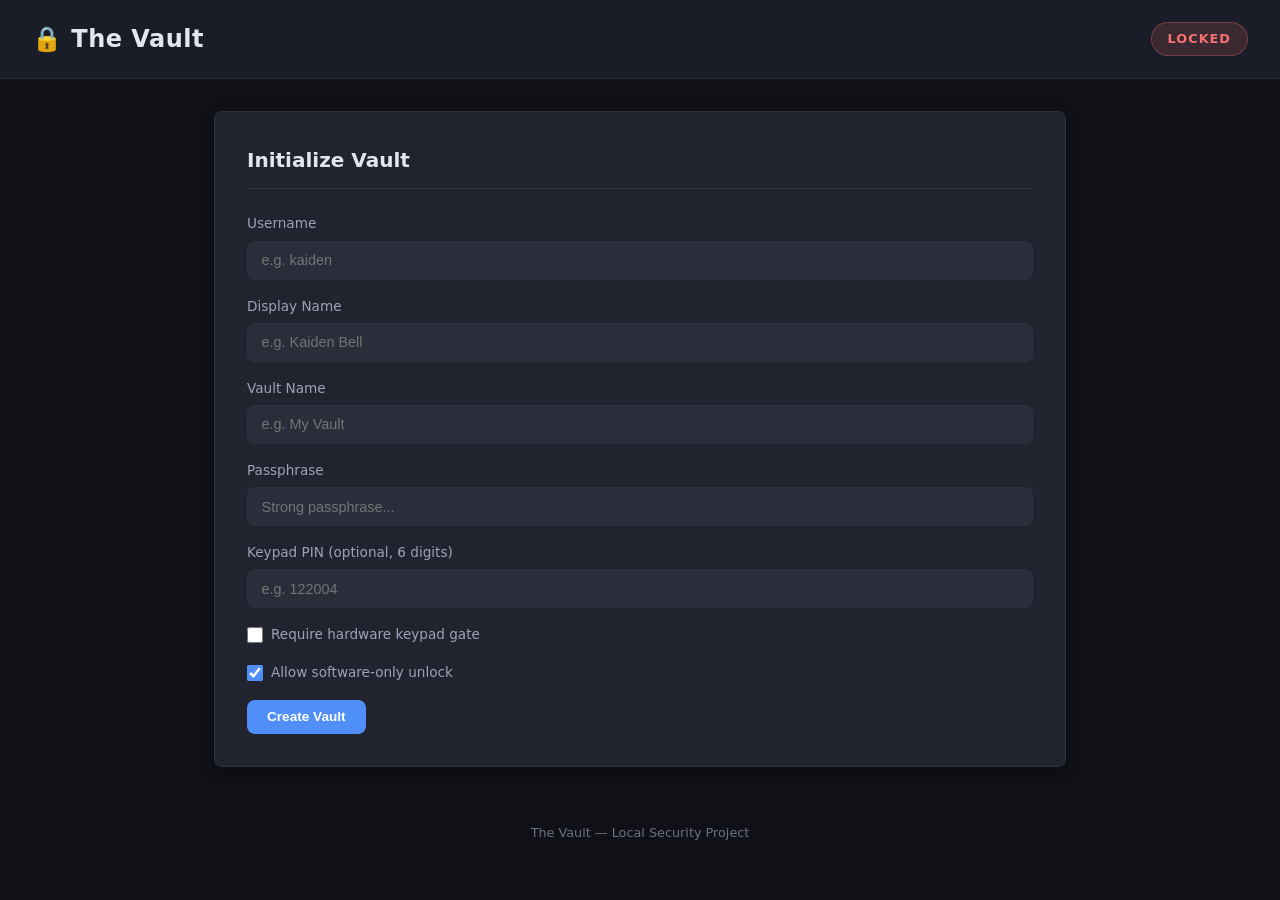
==== Mk2/frontend/index.html @ ada21c08 "Scaffold Mk2: FastAPI + Keypad" ====
<!DOCTYPE html>
<html lang="en">
<head>
    <meta charset="UTF-8">
    <meta name="viewport" content="width=device-width, initial-scale=1.0">
    <meta name="description" content="The Vault — Local encrypted password manager with optional hardware keypad gating.">
    <title>The Vault</title>
    <link rel="stylesheet" href="style.css">
</head>
<body>

    <!-- ═══════════════════════════════════════════════════════════════ -->
    <!-- Header                                                         -->
    <!-- ═══════════════════════════════════════════════════════════════ -->
    <header id="app-header">
        <h1>🔒 The Vault</h1>
        <div id="status-indicator" class="status locked">LOCKED</div>
    </header>

    <main id="app-main">

        <!-- ═══════════════════════════════════════════════════════════ -->
        <!-- Section 1: Initialization                                  -->
        <!-- ═══════════════════════════════════════════════════════════ -->
        <section id="init-section" class="panel">
            <h2>Initialize Vault</h2>
            <form id="init-form">
                <div class="form-group">
                    <label for="init-username">Username</label>
                    <input type="text" id="init-username" required placeholder="e.g. kaiden">
                </div>
                <div class="form-group">
                    <label for="init-display-name">Display Name</label>
                    <input type="text" id="init-display-name" required placeholder="e.g. Kaiden Bell">
                </div>
                <div class="form-group">
                    <label for="init-vault-name">Vault Name</label>
                    <input type="text" id="init-vault-name" required placeholder="e.g. My Vault">
                </div>
                <div class="form-group">
                    <label for="init-passphrase">Passphrase</label>
                    <input type="password" id="init-passphrase" required placeholder="Strong passphrase...">
                </div>
                <div class="form-group">
                    <label for="init-keypad-pin">Keypad PIN (optional, 6 digits)</label>
                    <input type="text" id="init-keypad-pin" maxlength="6" pattern="\d{6}" placeholder="e.g. 122004">
                </div>
                <div class="form-group checkbox-group">
                    <label>
                        <input type="checkbox" id="init-hardware-gate">
                        Require hardware keypad gate
                    </label>
                </div>
                <div class="form-group checkbox-group">
                    <label>
                        <input type="checkbox" id="init-software-only" checked>
                        Allow software-only unlock
                    </label>
                </div>
                <button type="submit" id="init-submit-btn" class="btn btn-primary">Create Vault</button>
            </form>
            <div id="init-message" class="message" role="alert"></div>
        </section>

        <!-- ═══════════════════════════════════════════════════════════ -->
        <!-- Section 2: Unlock                                          -->
        <!-- ═══════════════════════════════════════════════════════════ -->
        <section id="unlock-section" class="panel hidden">
            <h2>Unlock Vault</h2>

            <div id="hardware-gate-status" class="info-box">
                <p>Hardware gate status: <span id="gate-status-text">Unknown</span></p>
                <p>Passphrase window: <span id="window-status-text">Inactive</span></p>
            </div>

            <form id="unlock-form">
                <div class="form-group">
                    <label for="unlock-vault-id">Vault ID</label>
                    <input type="number" id="unlock-vault-id" required value="1" min="1">
                </div>
                <div class="form-group">
                    <label for="unlock-passphrase">Passphrase</label>
                    <input type="password" id="unlock-passphrase" required placeholder="Enter passphrase...">
                </div>
                <div class="form-group checkbox-group">
                    <label>
                        <input type="checkbox" id="unlock-software-mode">
                        Software-only mode
                    </label>
                </div>
                <button type="submit" id="unlock-submit-btn" class="btn btn-primary">Unlock</button>
            </form>
            <div id="unlock-message" class="message" role="alert"></div>
        </section>

        <!-- ═══════════════════════════════════════════════════════════ -->
        <!-- Section 3: Dashboard                                       -->
        <!-- ═══════════════════════════════════════════════════════════ -->
        <section id="dashboard-section" class="panel hidden">
            <div class="dashboard-header">
                <h2>Vault Dashboard</h2>
                <button id="lock-btn" class="btn btn-danger">🔒 Lock Vault</button>
            </div>

            <!-- Search -->
            <div class="search-bar">
                <input type="text" id="search-input" placeholder="Search credentials...">
                <button id="search-btn" class="btn btn-secondary">Search</button>
            </div>

            <!-- Credential List -->
            <div id="entries-container">
                <table id="entries-table">
                    <thead>
                        <tr>
                            <th>Site</th>
                            <th>Username</th>
                            <th>Password</th>
                            <th>Last Rotated</th>
                            <th>Actions</th>
                        </tr>
                    </thead>
                    <tbody id="entries-tbody">
                        <!-- Entries rendered by JS -->
                    </tbody>
                </table>
                <p id="no-entries-msg" class="hidden">No credentials stored yet.</p>
            </div>

            <!-- Add Credential -->
            <div class="add-credential-section">
                <h3>Add Credential</h3>
                <form id="add-entry-form">
                    <div class="form-row">
                        <input type="text" id="add-site" required placeholder="Site (e.g. github.com)">
                        <input type="text" id="add-username" required placeholder="Username">
                        <input type="password" id="add-password" required placeholder="Password">
                        <button type="submit" class="btn btn-primary">Add</button>
                    </div>
                </form>
            </div>

            <!-- Password Tools -->
            <div class="password-tools">
                <h3>Password Tools</h3>
                <div class="tool-row">
                    <button id="generate-password-btn" class="btn btn-secondary">Generate Password</button>
                    <input type="text" id="generated-password-output" readonly placeholder="Generated password appears here...">
                </div>
                <div class="tool-row">
                    <input type="password" id="strength-check-input" placeholder="Check password strength...">
                    <button id="check-strength-btn" class="btn btn-secondary">Check</button>
                    <span id="strength-result"></span>
                </div>
            </div>

            <div id="dashboard-message" class="message" role="alert"></div>
        </section>

    </main>

    <footer>
        <p>The Vault &mdash; Local Security Project</p>
    </footer>

    <script src="app.js"></script>
</body>
</html>
---- Mk2/frontend/style.css ----
/* ═══════════════════════════════════════════════════════════════════════
   The Vault — Stylesheet
   Dark theme, clean layout, modern design.
   ═══════════════════════════════════════════════════════════════════════ */

/* --- Reset & Base --- */
*,
*::before,
*::after {
    margin: 0;
    padding: 0;
    box-sizing: border-box;
}

:root {
    --bg-primary: #0f1117;
    --bg-secondary: #1a1d27;
    --bg-panel: #21242f;
    --bg-input: #2a2d3a;
    --text-primary: #e4e6ef;
    --text-secondary: #9ca3b8;
    --text-muted: #6b7280;
    --accent-blue: #4f8ff7;
    --accent-green: #34d399;
    --accent-red: #f87171;
    --accent-yellow: #fbbf24;
    --border-color: #2e3140;
    --radius: 8px;
    --shadow: 0 4px 16px rgba(0, 0, 0, 0.3);
    --transition: 0.2s ease;
}

body {
    font-family: 'Segoe UI', system-ui, -apple-system, sans-serif;
    background-color: var(--bg-primary);
    color: var(--text-primary);
    line-height: 1.6;
    min-height: 100vh;
}

/* --- Header --- */
header {
    display: flex;
    align-items: center;
    justify-content: space-between;
    padding: 1.25rem 2rem;
    background: var(--bg-secondary);
    border-bottom: 1px solid var(--border-color);
}

header h1 {
    font-size: 1.5rem;
    font-weight: 700;
    letter-spacing: 0.02em;
}

.status {
    padding: 0.35rem 1rem;
    border-radius: 20px;
    font-size: 0.8rem;
    font-weight: 600;
    text-transform: uppercase;
    letter-spacing: 0.08em;
}

.status.locked {
    background: rgba(248, 113, 113, 0.15);
    color: var(--accent-red);
    border: 1px solid rgba(248, 113, 113, 0.3);
}

.status.unlocked {
    background: rgba(52, 211, 153, 0.15);
    color: var(--accent-green);
    border: 1px solid rgba(52, 211, 153, 0.3);
}

/* --- Main --- */
main {
    max-width: 900px;
    margin: 2rem auto;
    padding: 0 1.5rem;
}

/* --- Panels --- */
.panel {
    background: var(--bg-panel);
    border: 1px solid var(--border-color);
    border-radius: var(--radius);
    padding: 2rem;
    margin-bottom: 1.5rem;
    box-shadow: var(--shadow);
}

.panel h2 {
    font-size: 1.25rem;
    margin-bottom: 1.5rem;
    color: var(--text-primary);
    border-bottom: 1px solid var(--border-color);
    padding-bottom: 0.75rem;
}

/* --- Forms --- */
.form-group {
    margin-bottom: 1rem;
}

.form-group label {
    display: block;
    font-size: 0.85rem;
    font-weight: 500;
    color: var(--text-secondary);
    margin-bottom: 0.35rem;
}

.form-group input[type="text"],
.form-group input[type="password"],
.form-group input[type="number"] {
    width: 100%;
    padding: 0.65rem 0.85rem;
    background: var(--bg-input);
    border: 1px solid var(--border-color);
    border-radius: var(--radius);
    color: var(--text-primary);
    font-size: 0.9rem;
    transition: border-color var(--transition);
}

.form-group input:focus {
    outline: none;
    border-color: var(--accent-blue);
}

.checkbox-group label {
    display: flex;
    align-items: center;
    gap: 0.5rem;
    cursor: pointer;
    color: var(--text-secondary);
}

.checkbox-group input[type="checkbox"] {
    accent-color: var(--accent-blue);
    width: 16px;
    height: 16px;
}

/* --- Buttons --- */
.btn {
    padding: 0.6rem 1.25rem;
    border: none;
    border-radius: var(--radius);
    font-size: 0.85rem;
    font-weight: 600;
    cursor: pointer;
    transition: all var(--transition);
}

.btn-primary {
    background: var(--accent-blue);
    color: #fff;
}

.btn-primary:hover {
    background: #3d7de0;
    transform: translateY(-1px);
}

.btn-secondary {
    background: var(--bg-input);
    color: var(--text-primary);
    border: 1px solid var(--border-color);
}

.btn-secondary:hover {
    background: var(--border-color);
}

.btn-danger {
    background: rgba(248, 113, 113, 0.15);
    color: var(--accent-red);
    border: 1px solid rgba(248, 113, 113, 0.3);
}

.btn-danger:hover {
    background: rgba(248, 113, 113, 0.25);
}

.btn-icon {
    padding: 0.4rem 0.6rem;
    font-size: 0.8rem;
    background: transparent;
    color: var(--text-secondary);
    border: 1px solid var(--border-color);
}

.btn-icon:hover {
    color: var(--text-primary);
    border-color: var(--text-secondary);
}

/* --- Messages --- */
.message {
    margin-top: 1rem;
    padding: 0.75rem 1rem;
    border-radius: var(--radius);
    font-size: 0.85rem;
    display: none;
}

.message.success {
    display: block;
    background: rgba(52, 211, 153, 0.1);
    color: var(--accent-green);
    border: 1px solid rgba(52, 211, 153, 0.3);
}

.message.error {
    display: block;
    background: rgba(248, 113, 113, 0.1);
    color: var(--accent-red);
    border: 1px solid rgba(248, 113, 113, 0.3);
}

/* --- Info Box --- */
.info-box {
    background: var(--bg-input);
    border: 1px solid var(--border-color);
    border-radius: var(--radius);
    padding: 1rem;
    margin-bottom: 1.25rem;
    font-size: 0.85rem;
    color: var(--text-secondary);
}

.info-box p {
    margin-bottom: 0.25rem;
}

/* --- Dashboard Header --- */
.dashboard-header {
    display: flex;
    align-items: center;
    justify-content: space-between;
    margin-bottom: 1.5rem;
    border-bottom: 1px solid var(--border-color);
    padding-bottom: 0.75rem;
}

.dashboard-header h2 {
    margin-bottom: 0;
    border-bottom: none;
    padding-bottom: 0;
}

/* --- Search Bar --- */
.search-bar {
    display: flex;
    gap: 0.5rem;
    margin-bottom: 1.5rem;
}

.search-bar input {
    flex: 1;
    padding: 0.6rem 0.85rem;
    background: var(--bg-input);
    border: 1px solid var(--border-color);
    border-radius: var(--radius);
    color: var(--text-primary);
    font-size: 0.9rem;
}

.search-bar input:focus {
    outline: none;
    border-color: var(--accent-blue);
}

/* --- Entries Table --- */
#entries-container {
    margin-bottom: 1.5rem;
}

#entries-table {
    width: 100%;
    border-collapse: collapse;
    font-size: 0.85rem;
}

#entries-table th {
    text-align: left;
    padding: 0.65rem 0.75rem;
    color: var(--text-secondary);
    font-weight: 600;
    font-size: 0.75rem;
    text-transform: uppercase;
    letter-spacing: 0.06em;
    border-bottom: 1px solid var(--border-color);
}

#entries-table td {
    padding: 0.65rem 0.75rem;
    border-bottom: 1px solid var(--border-color);
    color: var(--text-primary);
}

#entries-table tr:hover td {
    background: rgba(79, 143, 247, 0.05);
}

.password-cell {
    font-family: monospace;
    letter-spacing: 0.1em;
}

/* --- Add Credential --- */
.add-credential-section {
    margin-bottom: 1.5rem;
}

.add-credential-section h3 {
    font-size: 0.95rem;
    margin-bottom: 0.75rem;
    color: var(--text-secondary);
}

.form-row {
    display: flex;
    gap: 0.5rem;
    flex-wrap: wrap;
}

.form-row input {
    flex: 1;
    min-width: 140px;
    padding: 0.6rem 0.85rem;
    background: var(--bg-input);
    border: 1px solid var(--border-color);
    border-radius: var(--radius);
    color: var(--text-primary);
    font-size: 0.85rem;
}

.form-row input:focus {
    outline: none;
    border-color: var(--accent-blue);
}

/* --- Password Tools --- */
.password-tools {
    margin-bottom: 1rem;
}

.password-tools h3 {
    font-size: 0.95rem;
    margin-bottom: 0.75rem;
    color: var(--text-secondary);
}

.tool-row {
    display: flex;
    gap: 0.5rem;
    align-items: center;
    margin-bottom: 0.75rem;
    flex-wrap: wrap;
}

.tool-row input {
    flex: 1;
    min-width: 200px;
    padding: 0.6rem 0.85rem;
    background: var(--bg-input);
    border: 1px solid var(--border-color);
    border-radius: var(--radius);
    color: var(--text-primary);
    font-size: 0.85rem;
}

.tool-row input:focus {
    outline: none;
    border-color: var(--accent-blue);
}

#strength-result {
    font-size: 0.85rem;
    font-weight: 600;
    min-width: 100px;
}

/* --- Footer --- */
footer {
    text-align: center;
    padding: 1.5rem;
    color: var(--text-muted);
    font-size: 0.8rem;
}

/* --- Utilities --- */
.hidden {
    display: none !important;
}
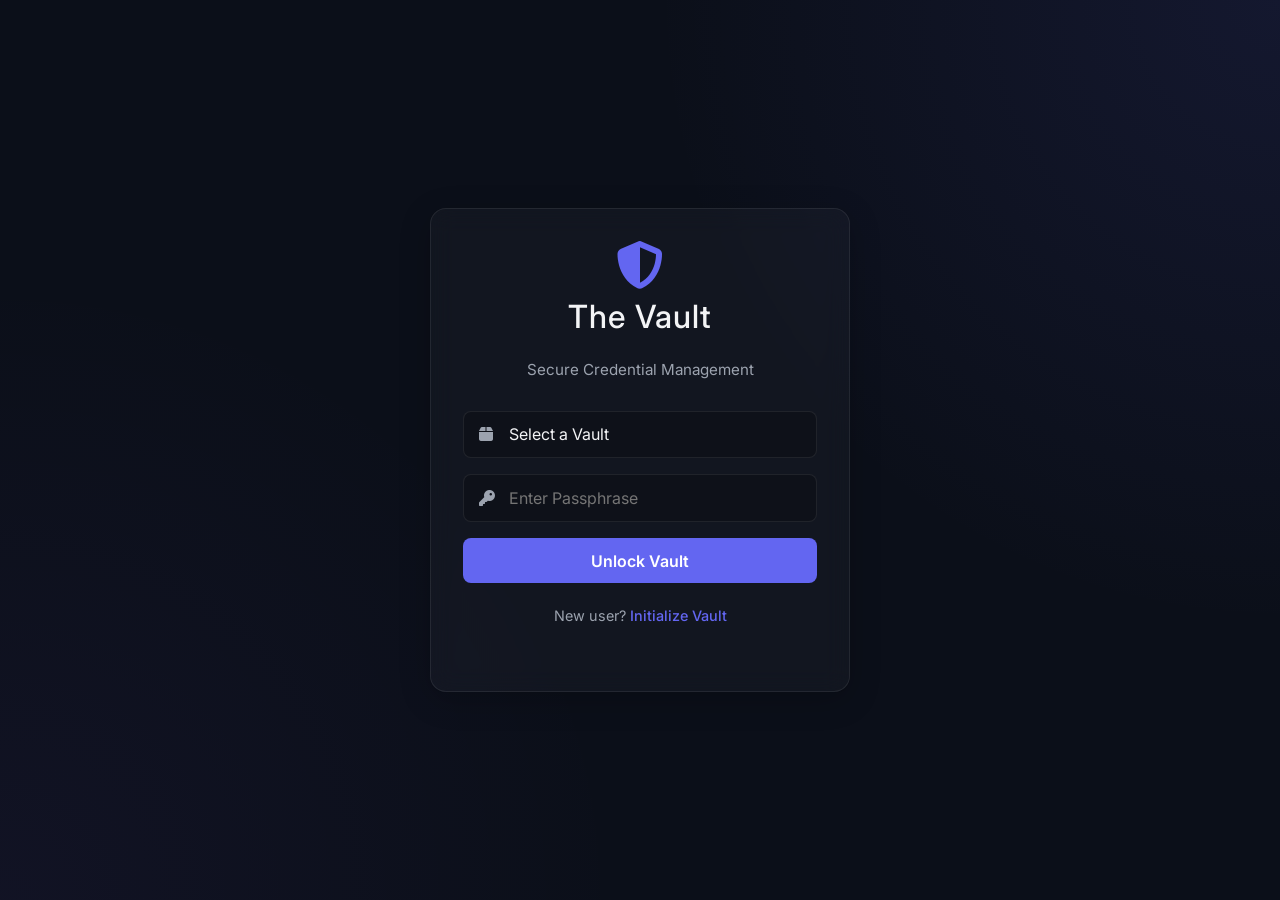
==== commit ffb50adb: "Feat: Hardware handling + Frontend now enabled, tested, and working! Needs bug fixes, code refactor," ====
--- a/Mk2/frontend/index.html
+++ b/Mk2/frontend/index.html
@@ -3,166 +3,151 @@
 <head>
     <meta charset="UTF-8">
     <meta name="viewport" content="width=device-width, initial-scale=1.0">
-    <meta name="description" content="The Vault — Local encrypted password manager with optional hardware keypad gating.">
     <title>The Vault</title>
     <link rel="stylesheet" href="style.css">
+    <link href="https://fonts.googleapis.com/css2?family=Inter:wght@300;400;500;600&display=swap" rel="stylesheet">
+    <link rel="stylesheet" href="https://cdnjs.cloudflare.com/ajax/libs/font-awesome/6.4.0/css/all.min.css">
 </head>
 <body>
+    <div id="app">
+        <!-- Auth View -->
+        <div id="auth-view" class="view">
+            <div class="glass-card auth-container">
+                <div class="logo">
+                    <i class="fa-solid fa-shield-halved"></i>
+                    <h1>The Vault</h1>
+                </div>
+                
+                <div id="unlock-section">
+                    <p class="subtitle">Secure Credential Management</p>
+                    <form id="unlock-form">
+                        <div class="input-group">
+                            <i class="fa-solid fa-box"></i>
+                            <select id="unlock-vault-id" required>
+                                <option value="" disabled selected>Select a Vault</option>
+                            </select>
+                        </div>
+                        <div id="hw-waiting" class="hw-waiting hidden">
+                            <div class="hw-waiting-icon"><i class="fa-solid fa-keyboard"></i></div>
+                            <p>Enter your PIN on the hardware keypad</p>
+                            <span class="hw-waiting-sub">Waiting for keypad input…</span>
+                        </div>
+                        <div id="hw-ready" class="hw-ready hidden">
+                            <i class="fa-solid fa-circle-check"></i> PIN accepted — enter your passphrase
+                        </div>
+                        <div class="input-group" id="unlock-passphrase-group">
+                            <i class="fa-solid fa-key"></i>
+                            <input type="password" id="unlock-passphrase" placeholder="Enter Passphrase" required>
+                        </div>
+                        <button type="submit" id="unlock-btn" class="btn primary-btn">Unlock Vault</button>
+                    </form>
+                    <p class="switch-mode">New user? <a href="#" id="show-init">Initialize Vault</a></p>
+                </div>
 
-    <!-- ═══════════════════════════════════════════════════════════════ -->
-    <!-- Header                                                         -->
-    <!-- ═══════════════════════════════════════════════════════════════ -->
-    <header id="app-header">
-        <h1>🔒 The Vault</h1>
-        <div id="status-indicator" class="status locked">LOCKED</div>
-    </header>
+                <div id="init-section" class="hidden">
+                    <p class="subtitle">Initialize New Vault</p>
+                    <form id="init-form">
+                        <div class="input-group"><i class="fa-solid fa-user"></i><input type="text" id="init-username" placeholder="Username / Display Name" required></div>
+                        <div class="input-group"><i class="fa-solid fa-id-card"></i><input type="text" id="init-display" placeholder="Real Name" required></div>
+                        <div class="input-group"><i class="fa-solid fa-box"></i><input type="text" id="init-vault" placeholder="Vault Name" required></div>
+                        <div class="input-group"><i class="fa-solid fa-key"></i><input type="password" id="init-passphrase" placeholder="Master Passphrase" required></div>
+                        <div class="checkbox-group">
+                            <label><input type="checkbox" id="init-hw-req"> Require Hardware Keypad</label>
+                        </div>
+                        <div class="input-group hidden" id="pin-input-group"><i class="fa-solid fa-calculator"></i><input type="text" id="init-pin" placeholder="Hardware PIN (4 digits)"></div>
+                        <button type="submit" class="btn primary-btn">Create Vault</button>
+                    </form>
+                    <p class="switch-mode">Already have a vault? <a href="#" id="show-unlock">Unlock</a></p>
+                </div>
+                <div id="auth-error" class="error-msg"></div>
+            </div>
+        </div>
 
-    <main id="app-main">
+        <!-- Vault View -->
+        <div id="vault-view" class="view hidden">
+            <header class="vault-header">
+                <div class="logo-small">
+                    <i class="fa-solid fa-shield-halved"></i>
+                    <span>The Vault</span>
+                </div>
+                <div class="header-actions">
+                    <span id="hardware-status" class="hardware-status" title="Hardware Connection">
+                        <i class="fa-solid fa-microchip"></i>
+                    </span>
+                    <button id="lock-btn" class="btn secondary-btn"><i class="fa-solid fa-lock"></i> Lock</button>
+                </div>
+            </header>
+            
+            <main class="vault-main">
+                <div class="controls-bar">
+                    <div class="search-box">
+                        <i class="fa-solid fa-search"></i>
+                        <input type="text" id="search-input" placeholder="Search credentials...">
+                    </div>
+                    <button id="add-entry-btn" class="btn primary-btn"><i class="fa-solid fa-plus"></i> Add Entry</button>
+                    <button id="generate-btn" class="btn secondary-btn"><i class="fa-solid fa-wand-magic-sparkles"></i> Generator</button>
+                </div>
 
-        <!-- ═══════════════════════════════════════════════════════════ -->
-        <!-- Section 1: Initialization                                  -->
-        <!-- ═══════════════════════════════════════════════════════════ -->
-        <section id="init-section" class="panel">
-            <h2>Initialize Vault</h2>
-            <form id="init-form">
-                <div class="form-group">
-                    <label for="init-username">Username</label>
-                    <input type="text" id="init-username" required placeholder="e.g. kaiden">
+                <div id="entries-grid" class="entries-grid">
+                    <!-- Cards injected via JS -->
                 </div>
-                <div class="form-group">
-                    <label for="init-display-name">Display Name</label>
-                    <input type="text" id="init-display-name" required placeholder="e.g. Kaiden Bell">
-                </div>
-                <div class="form-group">
-                    <label for="init-vault-name">Vault Name</label>
-                    <input type="text" id="init-vault-name" required placeholder="e.g. My Vault">
-                </div>
-                <div class="form-group">
-                    <label for="init-passphrase">Passphrase</label>
-                    <input type="password" id="init-passphrase" required placeholder="Strong passphrase...">
-                </div>
-                <div class="form-group">
-                    <label for="init-keypad-pin">Keypad PIN (optional, 6 digits)</label>
-                    <input type="text" id="init-keypad-pin" maxlength="6" pattern="\d{6}" placeholder="e.g. 122004">
-                </div>
-                <div class="form-group checkbox-group">
-                    <label>
-                        <input type="checkbox" id="init-hardware-gate">
-                        Require hardware keypad gate
-                    </label>
-                </div>
-                <div class="form-group checkbox-group">
-                    <label>
-                        <input type="checkbox" id="init-software-only" checked>
-                        Allow software-only unlock
-                    </label>
-                </div>
-                <button type="submit" id="init-submit-btn" class="btn btn-primary">Create Vault</button>
-            </form>
-            <div id="init-message" class="message" role="alert"></div>
-        </section>
+            </main>
+        </div>
 
-        <!-- ═══════════════════════════════════════════════════════════ -->
-        <!-- Section 2: Unlock                                          -->
-        <!-- ═══════════════════════════════════════════════════════════ -->
-        <section id="unlock-section" class="panel hidden">
-            <h2>Unlock Vault</h2>
-
-            <div id="hardware-gate-status" class="info-box">
-                <p>Hardware gate status: <span id="gate-status-text">Unknown</span></p>
-                <p>Passphrase window: <span id="window-status-text">Inactive</span></p>
-            </div>
-
-            <form id="unlock-form">
-                <div class="form-group">
-                    <label for="unlock-vault-id">Vault ID</label>
-                    <input type="number" id="unlock-vault-id" required value="1" min="1">
-                </div>
-                <div class="form-group">
-                    <label for="unlock-passphrase">Passphrase</label>
-                    <input type="password" id="unlock-passphrase" required placeholder="Enter passphrase...">
-                </div>
-                <div class="form-group checkbox-group">
-                    <label>
-                        <input type="checkbox" id="unlock-software-mode">
-                        Software-only mode
-                    </label>
-                </div>
-                <button type="submit" id="unlock-submit-btn" class="btn btn-primary">Unlock</button>
-            </form>
-            <div id="unlock-message" class="message" role="alert"></div>
-        </section>
-
-        <!-- ═══════════════════════════════════════════════════════════ -->
-        <!-- Section 3: Dashboard                                       -->
-        <!-- ═══════════════════════════════════════════════════════════ -->
-        <section id="dashboard-section" class="panel hidden">
-            <div class="dashboard-header">
-                <h2>Vault Dashboard</h2>
-                <button id="lock-btn" class="btn btn-danger">🔒 Lock Vault</button>
-            </div>
-
-            <!-- Search -->
-            <div class="search-bar">
-                <input type="text" id="search-input" placeholder="Search credentials...">
-                <button id="search-btn" class="btn btn-secondary">Search</button>
-            </div>
-
-            <!-- Credential List -->
-            <div id="entries-container">
-                <table id="entries-table">
-                    <thead>
-                        <tr>
-                            <th>Site</th>
-                            <th>Username</th>
-                            <th>Password</th>
-                            <th>Last Rotated</th>
-                            <th>Actions</th>
-                        </tr>
-                    </thead>
-                    <tbody id="entries-tbody">
-                        <!-- Entries rendered by JS -->
-                    </tbody>
-                </table>
-                <p id="no-entries-msg" class="hidden">No credentials stored yet.</p>
-            </div>
-
-            <!-- Add Credential -->
-            <div class="add-credential-section">
-                <h3>Add Credential</h3>
-                <form id="add-entry-form">
-                    <div class="form-row">
-                        <input type="text" id="add-site" required placeholder="Site (e.g. github.com)">
-                        <input type="text" id="add-username" required placeholder="Username">
-                        <input type="password" id="add-password" required placeholder="Password">
-                        <button type="submit" class="btn btn-primary">Add</button>
+        <!-- Add/Edit Entry Modal -->
+        <div id="entry-modal" class="modal hidden">
+            <div class="modal-content glass-card">
+                <h2 id="modal-title">Add Entry</h2>
+                <form id="entry-form">
+                    <input type="hidden" id="entry-id">
+                    <div class="input-group">
+                        <label>Site / Application</label>
+                        <input type="text" id="entry-site" required>
+                    </div>
+                    <div class="input-group">
+                        <label>Username / Email</label>
+                        <input type="text" id="entry-username" required>
+                    </div>
+                    <div class="input-group">
+                        <label>Password</label>
+                        <div class="password-input-wrapper">
+                            <input type="password" id="entry-password" required>
+                            <button type="button" class="icon-btn" id="toggle-entry-pwd"><i class="fa-solid fa-eye"></i></button>
+                        </div>
+                    </div>
+                    <div class="modal-actions">
+                        <button type="button" id="close-modal-btn" class="btn text-btn">Cancel</button>
+                        <button type="submit" class="btn primary-btn">Save</button>
                     </div>
                 </form>
             </div>
-
-            <!-- Password Tools -->
-            <div class="password-tools">
-                <h3>Password Tools</h3>
-                <div class="tool-row">
-                    <button id="generate-password-btn" class="btn btn-secondary">Generate Password</button>
-                    <input type="text" id="generated-password-output" readonly placeholder="Generated password appears here...">
+        </div>
+        
+        <!-- Generator Modal -->
+        <div id="generator-modal" class="modal hidden">
+            <div class="modal-content glass-card">
+                <h2>Password Generator</h2>
+                <div class="generator-options">
+                    <div class="input-group">
+                        <label>Length: <span id="length-val">16</span></label>
+                        <input type="range" id="gen-length" min="8" max="64" value="16">
+                    </div>
+                    <label><input type="checkbox" id="gen-upper" checked> Uppercase</label>
+                    <label><input type="checkbox" id="gen-lower" checked> Lowercase</label>
+                    <label><input type="checkbox" id="gen-digits" checked> Digits</label>
+                    <label><input type="checkbox" id="gen-symbols" checked> Symbols</label>
+                    <button id="do-generate-btn" class="btn primary-btn">Generate</button>
+                    <div class="generated-result">
+                        <input type="text" id="gen-result" readonly placeholder="Click generate...">
+                        <button id="copy-gen-btn" class="icon-btn"><i class="fa-solid fa-copy"></i></button>
+                    </div>
                 </div>
-                <div class="tool-row">
-                    <input type="password" id="strength-check-input" placeholder="Check password strength...">
-                    <button id="check-strength-btn" class="btn btn-secondary">Check</button>
-                    <span id="strength-result"></span>
+                <div class="modal-actions">
+                    <button type="button" id="close-gen-btn" class="btn text-btn">Close</button>
                 </div>
             </div>
-
-            <div id="dashboard-message" class="message" role="alert"></div>
-        </section>
-
-    </main>
-
-    <footer>
-        <p>The Vault &mdash; Local Security Project</p>
-    </footer>
-
+        </div>
+    </div>
     <script src="app.js"></script>
 </body>
 </html>
--- a/Mk2/frontend/style.css
+++ b/Mk2/frontend/style.css
@@ -1,400 +1,219 @@
-/* ═══════════════════════════════════════════════════════════════════════
-   The Vault — Stylesheet
-   Dark theme, clean layout, modern design.
-   ═══════════════════════════════════════════════════════════════════════ */
-
-/* --- Reset & Base --- */
-*,
-*::before,
-*::after {
-    margin: 0;
-    padding: 0;
-    box-sizing: border-box;
-}
-
 :root {
-    --bg-primary: #0f1117;
-    --bg-secondary: #1a1d27;
-    --bg-panel: #21242f;
-    --bg-input: #2a2d3a;
-    --text-primary: #e4e6ef;
-    --text-secondary: #9ca3b8;
-    --text-muted: #6b7280;
-    --accent-blue: #4f8ff7;
-    --accent-green: #34d399;
-    --accent-red: #f87171;
-    --accent-yellow: #fbbf24;
-    --border-color: #2e3140;
-    --radius: 8px;
-    --shadow: 0 4px 16px rgba(0, 0, 0, 0.3);
-    --transition: 0.2s ease;
-}
+    --bg-color: #0b0f19;
+    --card-bg: rgba(255, 255, 255, 0.03);
+    --card-border: rgba(255, 255, 255, 0.08);
+    --text-main: #f3f4f6;
+    --text-muted: #9ca3af;
+    --primary: #6366f1;
+    --primary-hover: #4f46e5;
+    --danger: #ef4444;
+    --font: 'Inter', sans-serif;
+}
+
+* { box-sizing: border-box; margin: 0; padding: 0; }
 
 body {
-    font-family: 'Segoe UI', system-ui, -apple-system, sans-serif;
-    background-color: var(--bg-primary);
-    color: var(--text-primary);
-    line-height: 1.6;
+    font-family: var(--font);
+    background-color: var(--bg-color);
+    color: var(--text-main);
+    background-image: radial-gradient(circle at top right, rgba(99, 102, 241, 0.1), transparent 40%),
+                      radial-gradient(circle at bottom left, rgba(139, 92, 246, 0.05), transparent 40%);
     min-height: 100vh;
-}
-
-/* --- Header --- */
-header {
     display: flex;
+    justify-content: center;
     align-items: center;
-    justify-content: space-between;
-    padding: 1.25rem 2rem;
-    background: var(--bg-secondary);
-    border-bottom: 1px solid var(--border-color);
-}
-
-header h1 {
-    font-size: 1.5rem;
-    font-weight: 700;
-    letter-spacing: 0.02em;
-}
-
-.status {
-    padding: 0.35rem 1rem;
-    border-radius: 20px;
-    font-size: 0.8rem;
-    font-weight: 600;
-    text-transform: uppercase;
-    letter-spacing: 0.08em;
-}
-
-.status.locked {
-    background: rgba(248, 113, 113, 0.15);
-    color: var(--accent-red);
-    border: 1px solid rgba(248, 113, 113, 0.3);
-}
-
-.status.unlocked {
-    background: rgba(52, 211, 153, 0.15);
-    color: var(--accent-green);
-    border: 1px solid rgba(52, 211, 153, 0.3);
-}
-
-/* --- Main --- */
-main {
-    max-width: 900px;
-    margin: 2rem auto;
-    padding: 0 1.5rem;
-}
-
-/* --- Panels --- */
-.panel {
-    background: var(--bg-panel);
-    border: 1px solid var(--border-color);
-    border-radius: var(--radius);
+}
+
+#app {
+    width: 100%;
+    height: 100vh;
+}
+
+.view {
+    width: 100%;
+    height: 100%;
+    display: flex;
+    flex-direction: column;
+}
+
+.hidden { display: none !important; }
+
+.glass-card {
+    background: var(--card-bg);
+    backdrop-filter: blur(12px);
+    -webkit-backdrop-filter: blur(12px);
+    border: 1px solid var(--card-border);
+    border-radius: 16px;
     padding: 2rem;
-    margin-bottom: 1.5rem;
-    box-shadow: var(--shadow);
-}
-
-.panel h2 {
-    font-size: 1.25rem;
-    margin-bottom: 1.5rem;
-    color: var(--text-primary);
-    border-bottom: 1px solid var(--border-color);
-    padding-bottom: 0.75rem;
-}
-
-/* --- Forms --- */
-.form-group {
-    margin-bottom: 1rem;
-}
-
-.form-group label {
-    display: block;
-    font-size: 0.85rem;
+    box-shadow: 0 8px 32px rgba(0, 0, 0, 0.2);
+}
+
+/* Auth View */
+#auth-view { justify-content: center; align-items: center; }
+
+.auth-container {
+    width: 100%;
+    max-width: 420px;
+    text-align: center;
+    animation: fadeIn 0.5s ease;
+}
+
+.logo { margin-bottom: 1.5rem; }
+.logo i { font-size: 3rem; color: var(--primary); margin-bottom: 0.5rem; }
+.logo h1 { font-weight: 500; letter-spacing: 1px; }
+
+.subtitle { color: var(--text-muted); margin-bottom: 2rem; font-size: 0.95rem; }
+
+.input-group { position: relative; margin-bottom: 1rem; text-align: left; }
+.input-group > i {
+    position: absolute; left: 1rem; top: 50%; transform: translateY(-50%);
+    color: var(--text-muted); pointer-events: none;
+}
+
+.input-group input {
+    width: 100%; padding: 0.8rem 1rem; padding-left: 2.8rem;
+    background: rgba(0, 0, 0, 0.2); border: 1px solid var(--card-border);
+    border-radius: 8px; color: var(--text-main); font-family: var(--font);
+    font-size: 1rem; transition: all 0.3s ease;
+}
+.input-group input:focus { outline: none; border-color: var(--primary); background: rgba(0, 0, 0, 0.4); }
+
+.input-group select {
+    width: 100%; padding: 0.8rem 1rem; padding-left: 2.8rem;
+    background: rgba(0, 0, 0, 0.2); border: 1px solid var(--card-border);
+    border-radius: 8px; color: var(--text-main); font-family: var(--font);
+    font-size: 1rem; transition: all 0.3s ease; appearance: none;
+    cursor: pointer;
+}
+.input-group select:focus { outline: none; border-color: var(--primary); background: rgba(0, 0, 0, 0.4); }
+.input-group select option { background: #1a1e2e; color: var(--text-main); }
+
+.input-group label { display: block; margin-bottom: 0.5rem; font-size: 0.85rem; color: var(--text-muted); text-transform: uppercase; letter-spacing: 0.05em; }
+
+.hw-waiting {
+    text-align: center; padding: 1.5rem; margin-bottom: 1rem;
+    background: rgba(245, 158, 11, 0.06); border: 1px solid rgba(245, 158, 11, 0.2);
+    border-radius: 10px; color: #f59e0b;
+}
+.hw-waiting-icon { font-size: 2rem; margin-bottom: 0.75rem; animation: pulse 2s ease-in-out infinite; }
+.hw-waiting p { font-weight: 500; margin-bottom: 0.25rem; }
+.hw-waiting-sub { font-size: 0.8rem; color: var(--text-muted); }
+@keyframes pulse { 0%, 100% { opacity: 1; } 50% { opacity: 0.4; } }
+
+.hw-ready {
+    display: flex; align-items: center; gap: 0.5rem;
+    color: #10b981; font-size: 0.9rem; margin-bottom: 1rem;
+    padding: 0.6rem 0.75rem; background: rgba(16, 185, 129, 0.08);
+    border-radius: 6px; border: 1px solid rgba(16, 185, 129, 0.25);
     font-weight: 500;
-    color: var(--text-secondary);
-    margin-bottom: 0.35rem;
-}
-
-.form-group input[type="text"],
-.form-group input[type="password"],
-.form-group input[type="number"] {
-    width: 100%;
-    padding: 0.65rem 0.85rem;
-    background: var(--bg-input);
-    border: 1px solid var(--border-color);
-    border-radius: var(--radius);
-    color: var(--text-primary);
-    font-size: 0.9rem;
-    transition: border-color var(--transition);
-}
-
-.form-group input:focus {
-    outline: none;
-    border-color: var(--accent-blue);
-}
-
-.checkbox-group label {
-    display: flex;
-    align-items: center;
-    gap: 0.5rem;
-    cursor: pointer;
-    color: var(--text-secondary);
-}
-
-.checkbox-group input[type="checkbox"] {
-    accent-color: var(--accent-blue);
-    width: 16px;
-    height: 16px;
-}
-
-/* --- Buttons --- */
+}
+
 .btn {
-    padding: 0.6rem 1.25rem;
-    border: none;
-    border-radius: var(--radius);
-    font-size: 0.85rem;
-    font-weight: 600;
-    cursor: pointer;
-    transition: all var(--transition);
-}
-
-.btn-primary {
-    background: var(--accent-blue);
-    color: #fff;
-}
-
-.btn-primary:hover {
-    background: #3d7de0;
-    transform: translateY(-1px);
-}
-
-.btn-secondary {
-    background: var(--bg-input);
-    color: var(--text-primary);
-    border: 1px solid var(--border-color);
-}
-
-.btn-secondary:hover {
-    background: var(--border-color);
-}
-
-.btn-danger {
-    background: rgba(248, 113, 113, 0.15);
-    color: var(--accent-red);
-    border: 1px solid rgba(248, 113, 113, 0.3);
-}
-
-.btn-danger:hover {
-    background: rgba(248, 113, 113, 0.25);
-}
-
-.btn-icon {
-    padding: 0.4rem 0.6rem;
-    font-size: 0.8rem;
-    background: transparent;
-    color: var(--text-secondary);
-    border: 1px solid var(--border-color);
-}
-
-.btn-icon:hover {
-    color: var(--text-primary);
-    border-color: var(--text-secondary);
-}
-
-/* --- Messages --- */
-.message {
-    margin-top: 1rem;
-    padding: 0.75rem 1rem;
-    border-radius: var(--radius);
-    font-size: 0.85rem;
-    display: none;
-}
-
-.message.success {
-    display: block;
-    background: rgba(52, 211, 153, 0.1);
-    color: var(--accent-green);
-    border: 1px solid rgba(52, 211, 153, 0.3);
-}
-
-.message.error {
-    display: block;
-    background: rgba(248, 113, 113, 0.1);
-    color: var(--accent-red);
-    border: 1px solid rgba(248, 113, 113, 0.3);
-}
-
-/* --- Info Box --- */
-.info-box {
-    background: var(--bg-input);
-    border: 1px solid var(--border-color);
-    border-radius: var(--radius);
-    padding: 1rem;
-    margin-bottom: 1.25rem;
-    font-size: 0.85rem;
-    color: var(--text-secondary);
-}
-
-.info-box p {
-    margin-bottom: 0.25rem;
-}
-
-/* --- Dashboard Header --- */
-.dashboard-header {
-    display: flex;
-    align-items: center;
-    justify-content: space-between;
-    margin-bottom: 1.5rem;
-    border-bottom: 1px solid var(--border-color);
-    padding-bottom: 0.75rem;
-}
-
-.dashboard-header h2 {
-    margin-bottom: 0;
-    border-bottom: none;
-    padding-bottom: 0;
-}
-
-/* --- Search Bar --- */
-.search-bar {
-    display: flex;
-    gap: 0.5rem;
-    margin-bottom: 1.5rem;
-}
-
-.search-bar input {
-    flex: 1;
-    padding: 0.6rem 0.85rem;
-    background: var(--bg-input);
-    border: 1px solid var(--border-color);
-    border-radius: var(--radius);
-    color: var(--text-primary);
-    font-size: 0.9rem;
-}
-
-.search-bar input:focus {
-    outline: none;
-    border-color: var(--accent-blue);
-}
-
-/* --- Entries Table --- */
-#entries-container {
-    margin-bottom: 1.5rem;
-}
-
-#entries-table {
-    width: 100%;
-    border-collapse: collapse;
-    font-size: 0.85rem;
-}
-
-#entries-table th {
-    text-align: left;
-    padding: 0.65rem 0.75rem;
-    color: var(--text-secondary);
-    font-weight: 600;
-    font-size: 0.75rem;
-    text-transform: uppercase;
-    letter-spacing: 0.06em;
-    border-bottom: 1px solid var(--border-color);
-}
-
-#entries-table td {
-    padding: 0.65rem 0.75rem;
-    border-bottom: 1px solid var(--border-color);
-    color: var(--text-primary);
-}
-
-#entries-table tr:hover td {
-    background: rgba(79, 143, 247, 0.05);
-}
-
-.password-cell {
-    font-family: monospace;
-    letter-spacing: 0.1em;
-}
-
-/* --- Add Credential --- */
-.add-credential-section {
-    margin-bottom: 1.5rem;
-}
-
-.add-credential-section h3 {
-    font-size: 0.95rem;
-    margin-bottom: 0.75rem;
-    color: var(--text-secondary);
-}
-
-.form-row {
-    display: flex;
-    gap: 0.5rem;
-    flex-wrap: wrap;
-}
-
-.form-row input {
-    flex: 1;
-    min-width: 140px;
-    padding: 0.6rem 0.85rem;
-    background: var(--bg-input);
-    border: 1px solid var(--border-color);
-    border-radius: var(--radius);
-    color: var(--text-primary);
-    font-size: 0.85rem;
-}
-
-.form-row input:focus {
-    outline: none;
-    border-color: var(--accent-blue);
-}
-
-/* --- Password Tools --- */
-.password-tools {
-    margin-bottom: 1rem;
-}
-
-.password-tools h3 {
-    font-size: 0.95rem;
-    margin-bottom: 0.75rem;
-    color: var(--text-secondary);
-}
-
-.tool-row {
-    display: flex;
-    gap: 0.5rem;
-    align-items: center;
-    margin-bottom: 0.75rem;
-    flex-wrap: wrap;
-}
-
-.tool-row input {
-    flex: 1;
-    min-width: 200px;
-    padding: 0.6rem 0.85rem;
-    background: var(--bg-input);
-    border: 1px solid var(--border-color);
-    border-radius: var(--radius);
-    color: var(--text-primary);
-    font-size: 0.85rem;
-}
-
-.tool-row input:focus {
-    outline: none;
-    border-color: var(--accent-blue);
-}
-
-#strength-result {
-    font-size: 0.85rem;
-    font-weight: 600;
-    min-width: 100px;
-}
-
-/* --- Footer --- */
-footer {
-    text-align: center;
-    padding: 1.5rem;
-    color: var(--text-muted);
-    font-size: 0.8rem;
-}
-
-/* --- Utilities --- */
-.hidden {
-    display: none !important;
-}
+    width: 100%; padding: 0.8rem; border: none; border-radius: 8px;
+    font-family: var(--font); font-weight: 600; font-size: 1rem;
+    cursor: pointer; transition: all 0.3s ease; display: inline-flex;
+    justify-content: center; align-items: center; gap: 0.5rem;
+}
+.primary-btn { background: var(--primary); color: #fff; }
+.primary-btn:hover { background: var(--primary-hover); transform: translateY(-2px); box-shadow: 0 4px 12px rgba(99, 102, 241, 0.4); }
+.secondary-btn { background: transparent; border: 1px solid var(--card-border); color: var(--text-main); }
+.secondary-btn:hover { background: rgba(255, 255, 255, 0.05); }
+.text-btn { background: transparent; color: var(--text-muted); }
+.text-btn:hover { color: var(--text-main); }
+
+.switch-mode { margin-top: 1.5rem; font-size: 0.9rem; color: var(--text-muted); }
+.switch-mode a { color: var(--primary); text-decoration: none; font-weight: 500; }
+
+.checkbox-group { text-align: left; margin-bottom: 1.5rem; margin-top: 0.5rem; }
+.checkbox-group label { display: flex; align-items: center; gap: 0.5rem; color: var(--text-muted); font-size: 0.9rem; cursor: pointer; }
+
+/* Vault View */
+.vault-header {
+    display: flex; justify-content: space-between; align-items: center;
+    padding: 1.5rem 2rem; border-bottom: 1px solid var(--card-border);
+    background: rgba(0,0,0,0.2); backdrop-filter: blur(8px);
+}
+.logo-small { display: flex; align-items: center; gap: 0.75rem; font-size: 1.25rem; font-weight: 600; }
+.logo-small i { color: var(--primary); }
+
+.header-actions { display: flex; align-items: center; gap: 1rem; }
+.hardware-status { font-size: 1.2rem; color: var(--text-muted); transition: color 0.3s; }
+.hardware-status.active { color: #10b981; }
+
+.vault-main { flex: 1; padding: 2rem; max-width: 1200px; margin: 0 auto; width: 100%; }
+
+.controls-bar { display: flex; gap: 1rem; margin-bottom: 2rem; flex-wrap: wrap; }
+.search-box { flex: 1; min-width: 250px; position: relative; }
+.search-box i { position: absolute; left: 1rem; top: 50%; transform: translateY(-50%); color: var(--text-muted); }
+.search-box input {
+    width: 100%; padding: 0.8rem 1rem 0.8rem 2.8rem;
+    background: rgba(0, 0, 0, 0.2); border: 1px solid var(--card-border);
+    border-radius: 8px; color: var(--text-main); font-size: 1rem;
+}
+.controls-bar .btn { width: auto; padding: 0 1.5rem; }
+
+.entries-grid { display: grid; grid-template-columns: repeat(auto-fill, minmax(320px, 1fr)); gap: 1.5rem; }
+.entry-card {
+    background: var(--card-bg); border: 1px solid var(--card-border);
+    border-radius: 12px; padding: 1.5rem; transition: transform 0.2s ease, box-shadow 0.2s ease;
+    display: flex; flex-direction: column; gap: 1rem;
+}
+.entry-card:hover { transform: translateY(-4px); box-shadow: 0 8px 24px rgba(0,0,0,0.3); border-color: rgba(255,255,255,0.15); }
+
+.entry-header { display: flex; justify-content: space-between; align-items: center; border-bottom: 1px solid var(--card-border); padding-bottom: 0.8rem; }
+.entry-site { font-size: 1.1rem; font-weight: 600; color: var(--primary); }
+.entry-actions button { background: none; border: none; color: var(--text-muted); cursor: pointer; font-size: 1rem; margin-left: 0.5rem; transition: color 0.2s; }
+.entry-actions button:hover { color: var(--text-main); }
+.entry-actions button.delete-btn:hover { color: var(--danger); }
+
+.entry-field { display: flex; flex-direction: column; gap: 0.4rem; }
+.entry-field label { font-size: 0.75rem; text-transform: uppercase; letter-spacing: 0.05em; color: var(--text-muted); }
+.entry-value {
+    display: flex; justify-content: space-between; align-items: center;
+    background: rgba(0,0,0,0.3); padding: 0.6rem 0.8rem; border-radius: 6px;
+    font-family: monospace; font-size: 0.95rem; border: 1px solid transparent;
+    transition: border 0.3s;
+}
+.entry-value:hover { border-color: rgba(255,255,255,0.1); }
+.truncate { white-space: nowrap; overflow: hidden; text-overflow: ellipsis; max-width: 200px; }
+
+.icon-btn { background: none; border: none; color: var(--text-muted); cursor: pointer; transition: color 0.2s; padding: 0.2rem; }
+.icon-btn:hover { color: var(--text-main); }
+
+/* Modals */
+.modal {
+    position: fixed; top: 0; left: 0; width: 100%; height: 100%;
+    background: rgba(0,0,0,0.6); backdrop-filter: blur(4px);
+    display: flex; justify-content: center; align-items: center;
+    z-index: 100; animation: fadeIn 0.2s ease;
+}
+.modal-content { width: 100%; max-width: 400px; }
+.modal-content h2 { margin-bottom: 1.5rem; font-size: 1.5rem; font-weight: 500; }
+.modal-content .input-group { margin-bottom: 1.2rem; }
+.modal-content .input-group input { padding-left: 1rem; }
+
+.password-input-wrapper { position: relative; display: flex; align-items: center; }
+.password-input-wrapper input { flex: 1; padding-right: 2.5rem !important; }
+.password-input-wrapper .icon-btn { position: absolute; right: 0.8rem; }
+
+.modal-actions { display: flex; justify-content: flex-end; gap: 1rem; margin-top: 2rem; }
+.modal-actions .btn { width: auto; padding: 0.6rem 1.5rem; }
+
+.error-msg { color: var(--danger); font-size: 0.85rem; margin-top: 1rem; min-height: 1.2rem; font-weight: 500; }
+
+.generator-options label { display: flex; align-items: center; gap: 0.5rem; margin-bottom: 0.8rem; color: var(--text-muted); cursor: pointer; }
+.generator-options input[type="range"] { width: 100%; margin-top: 0.5rem; margin-bottom: 1rem; accent-color: var(--primary); }
+
+.generated-result { display: flex; margin-top: 1.5rem; gap: 0.5rem; }
+.generated-result input {
+    flex: 1; background: rgba(0,0,0,0.3); border: 1px solid var(--primary);
+    border-radius: 6px; padding: 0.5rem; color: var(--primary);
+    font-family: monospace; font-size: 1.1rem; text-align: center;
+}
+
+@keyframes fadeIn { from { opacity: 0; transform: scale(0.98); } to { opacity: 1; transform: scale(1); } }
+
+::-webkit-scrollbar { width: 8px; }
+::-webkit-scrollbar-track { background: var(--bg-color); }
+::-webkit-scrollbar-thumb { background: rgba(255,255,255,0.2); border-radius: 4px; }
+::-webkit-scrollbar-thumb:hover { background: rgba(255,255,255,0.3); }
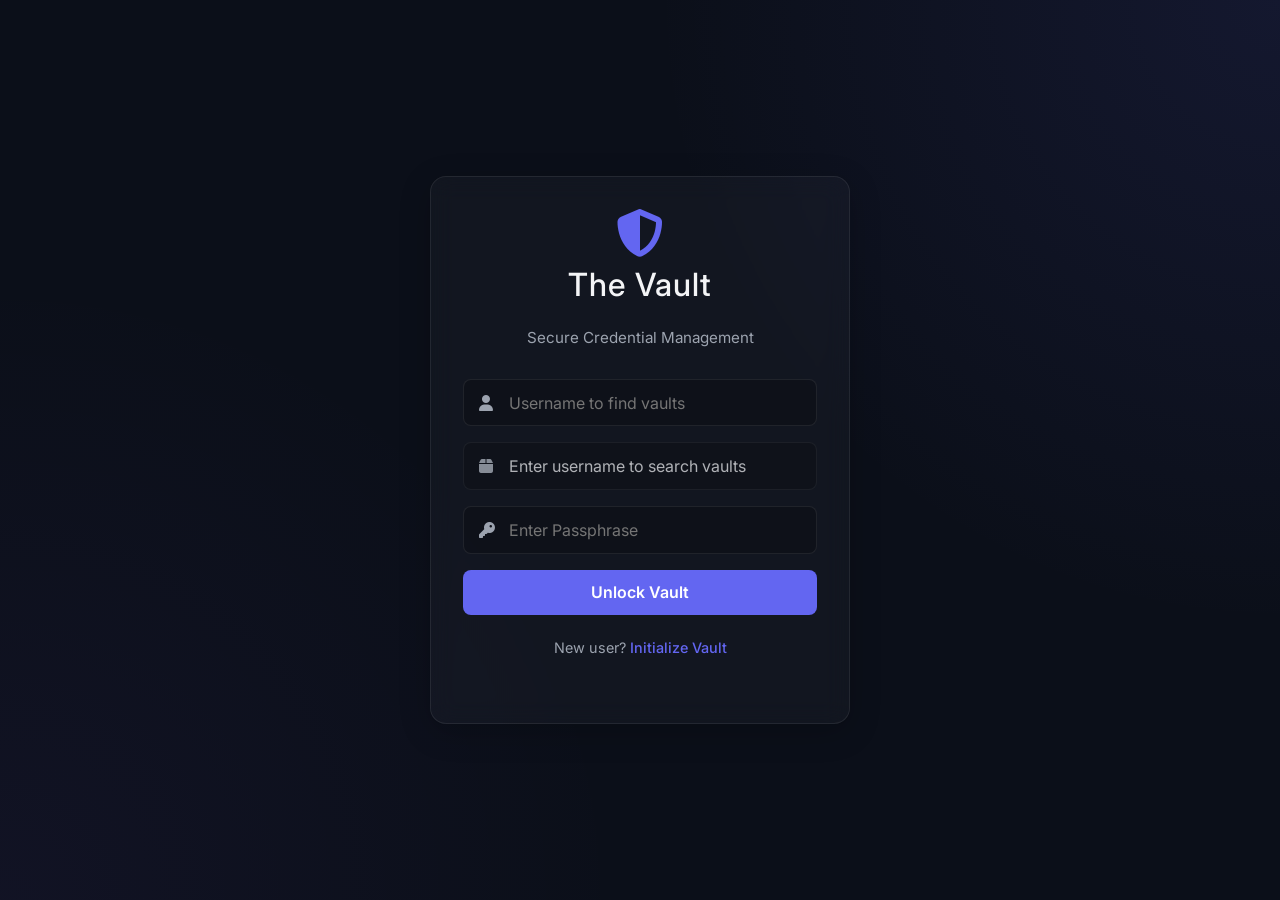
==== commit 5097ff9d: "Fix: Delete option added, allow users to create multiple vaults for the same username. Refactor: Cha" ====
--- a/Mk2/frontend/index.html
+++ b/Mk2/frontend/index.html
@@ -22,9 +22,13 @@
                     <p class="subtitle">Secure Credential Management</p>
                     <form id="unlock-form">
                         <div class="input-group">
+                            <i class="fa-solid fa-user"></i>
+                            <input type="text" id="unlock-username" placeholder="Username to find vaults" autocomplete="off" required>
+                        </div>
+                        <div class="input-group">
                             <i class="fa-solid fa-box"></i>
-                            <select id="unlock-vault-id" required>
-                                <option value="" disabled selected>Select a Vault</option>
+                            <select id="unlock-vault-id" required disabled>
+                                <option value="" disabled selected>Enter username to search vaults</option>
                             </select>
                         </div>
                         <div id="hw-waiting" class="hw-waiting hidden">
@@ -74,6 +78,7 @@
                     <span id="hardware-status" class="hardware-status" title="Hardware Connection">
                         <i class="fa-solid fa-microchip"></i>
                     </span>
+                    <button id="delete-vault-btn" class="btn danger-outline-btn" title="Delete this vault"><i class="fa-solid fa-trash"></i> Delete Vault</button>
                     <button id="lock-btn" class="btn secondary-btn"><i class="fa-solid fa-lock"></i> Lock</button>
                 </div>
             </header>
@@ -147,6 +152,19 @@
                 </div>
             </div>
         </div>
+        <!-- Delete Vault Confirmation Modal -->
+        <div id="delete-vault-modal" class="modal hidden">
+            <div class="modal-content glass-card danger-modal">
+                <div class="danger-icon"><i class="fa-solid fa-triangle-exclamation"></i></div>
+                <h2>Delete Vault</h2>
+                <p class="danger-text">This will <strong>permanently destroy</strong> this vault and all passwords stored inside it. This action cannot be undone.</p>
+                <p class="danger-vault-name" id="delete-vault-name"></p>
+                <div class="modal-actions">
+                    <button type="button" id="cancel-delete-btn" class="btn secondary-btn">Cancel</button>
+                    <button type="button" id="confirm-delete-btn" class="btn danger-btn"><i class="fa-solid fa-trash"></i> Delete Forever</button>
+                </div>
+            </div>
+        </div>
     </div>
     <script src="app.js"></script>
 </body>
--- a/Mk2/frontend/style.css
+++ b/Mk2/frontend/style.css
@@ -211,6 +211,58 @@
     font-family: monospace; font-size: 1.1rem; text-align: center;
 }
 
+/* Premium Delete Vault button — cyber-security styling */
+.danger-outline-btn {
+    background: rgba(239, 68, 68, 0.05);
+    border: 1px solid rgba(239, 68, 68, 0.2);
+    color: var(--danger);
+    font-weight: 500;
+    transition: all 0.3s cubic-bezier(0.4, 0, 0.2, 1);
+    position: relative;
+    overflow: hidden;
+    backdrop-filter: blur(4px);
+    box-shadow: inset 0 0 0 1px transparent;
+}
+.danger-outline-btn::before {
+    content: '';
+    position: absolute;
+    top: 0; left: 0; right: 0; bottom: 0;
+    background: linear-gradient(45deg, transparent, rgba(239, 68, 68, 0.1), transparent);
+    transform: translateX(-100%);
+    transition: transform 0.5s ease;
+}
+.danger-outline-btn:hover {
+    background: rgba(239, 68, 68, 0.15);
+    border-color: rgba(239, 68, 68, 0.5);
+    color: #fca5a5;
+    transform: translateY(-2px);
+    box-shadow: 0 4px 15px rgba(239, 68, 68, 0.3), inset 0 0 0 1px rgba(239, 68, 68, 0.3);
+}
+.danger-outline-btn:hover::before {
+    transform: translateX(100%);
+}
+.danger-outline-btn:active {
+    transform: translateY(0);
+    box-shadow: none;
+}
+
+.danger-btn {
+    background: var(--danger); color: #fff; border: none; font-weight: 600;
+    transition: all 0.25s ease;
+}
+.danger-btn:hover { background: #dc2626; transform: translateY(-2px); box-shadow: 0 4px 12px rgba(239, 68, 68, 0.4); }
+
+.danger-modal { text-align: center; }
+.danger-icon { font-size: 3rem; color: var(--danger); margin-bottom: 1rem; animation: pulse 2s ease-in-out infinite; }
+.danger-text { color: var(--text-muted); font-size: 0.95rem; line-height: 1.5; margin-bottom: 1rem; }
+.danger-text strong { color: var(--danger); }
+.danger-vault-name {
+    display: inline-block; padding: 0.4rem 1rem; border-radius: 6px;
+    background: rgba(239, 68, 68, 0.08); border: 1px solid rgba(239, 68, 68, 0.25);
+    color: var(--text-main); font-weight: 600; font-size: 1rem; margin-bottom: 0.5rem;
+}
+.danger-modal .modal-actions { justify-content: center; }
+
 @keyframes fadeIn { from { opacity: 0; transform: scale(0.98); } to { opacity: 1; transform: scale(1); } }
 
 ::-webkit-scrollbar { width: 8px; }
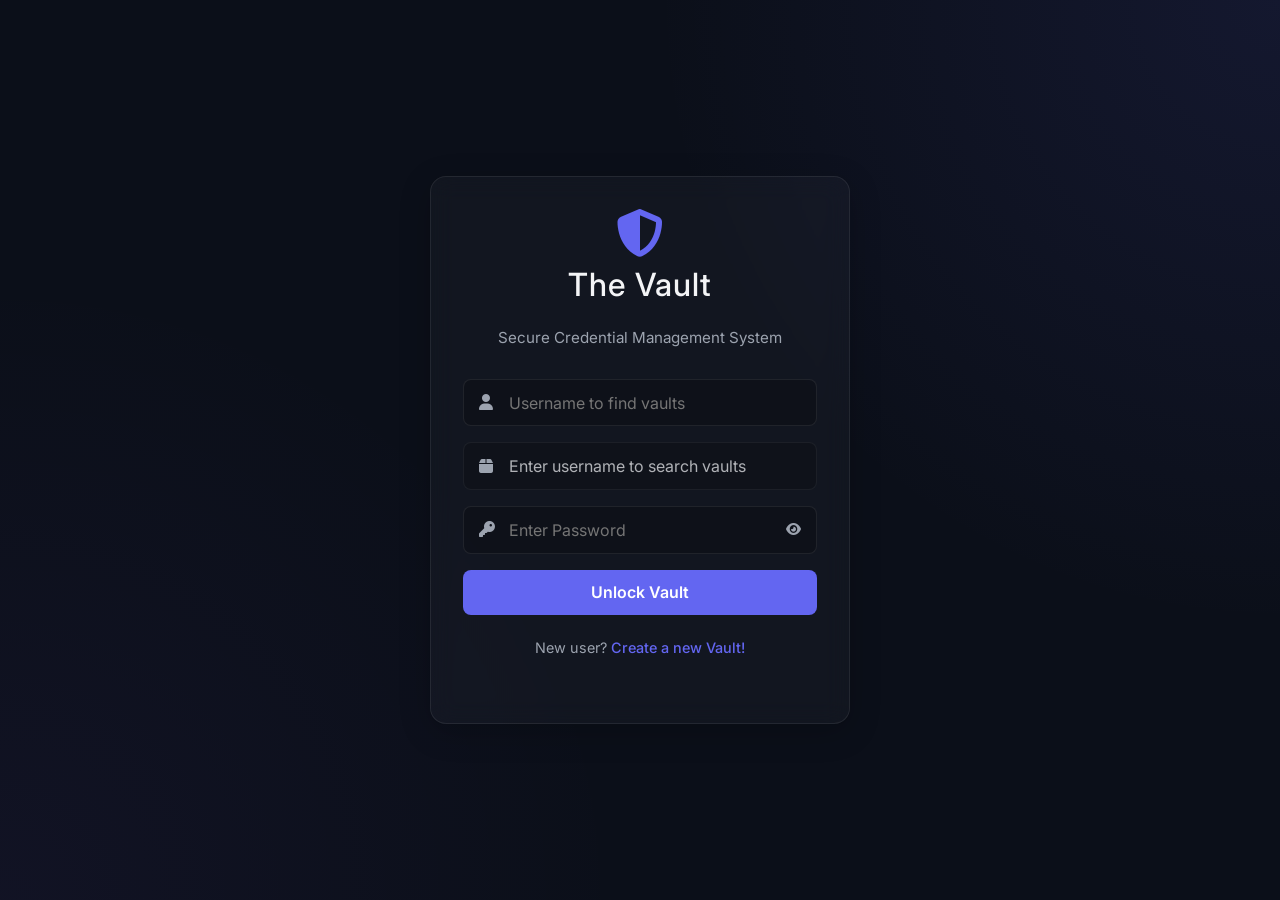
==== commit 9b3672f3: "Fix: Added UI changes to match user experience. This includes the password strength meter, show pass" ====
--- a/Mk2/frontend/index.html
+++ b/Mk2/frontend/index.html
@@ -1,5 +1,6 @@
 <!DOCTYPE html>
 <html lang="en">
+
 <head>
     <meta charset="UTF-8">
     <meta name="viewport" content="width=device-width, initial-scale=1.0">
@@ -8,6 +9,7 @@
     <link href="https://fonts.googleapis.com/css2?family=Inter:wght@300;400;500;600&display=swap" rel="stylesheet">
     <link rel="stylesheet" href="https://cdnjs.cloudflare.com/ajax/libs/font-awesome/6.4.0/css/all.min.css">
 </head>
+
 <body>
     <div id="app">
         <!-- Auth View -->
@@ -17,13 +19,14 @@
                     <i class="fa-solid fa-shield-halved"></i>
                     <h1>The Vault</h1>
                 </div>
-                
+
                 <div id="unlock-section">
-                    <p class="subtitle">Secure Credential Management</p>
+                    <p class="subtitle">Secure Credential Management System</p>
                     <form id="unlock-form">
                         <div class="input-group">
                             <i class="fa-solid fa-user"></i>
-                            <input type="text" id="unlock-username" placeholder="Username to find vaults" autocomplete="off" required>
+                            <input type="text" id="unlock-username" placeholder="Username to find vaults"
+                                autocomplete="off" required>
                         </div>
                         <div class="input-group">
                             <i class="fa-solid fa-box"></i>
@@ -37,28 +40,64 @@
                             <span class="hw-waiting-sub">Waiting for keypad input…</span>
                         </div>
                         <div id="hw-ready" class="hw-ready hidden">
-                            <i class="fa-solid fa-circle-check"></i> PIN accepted — enter your passphrase
+                            <i class="fa-solid fa-circle-check"></i> PIN accepted — enter your password
                         </div>
                         <div class="input-group" id="unlock-passphrase-group">
                             <i class="fa-solid fa-key"></i>
-                            <input type="password" id="unlock-passphrase" placeholder="Enter Passphrase" required>
+                            <div class="password-input-wrapper">
+                                <input type="password" id="unlock-passphrase" placeholder="Enter Password" required>
+                                <button type="button" class="icon-btn toggle-pwd" data-target="unlock-passphrase">
+                                    <i class="fa-solid fa-eye"></i>
+                                </button>
+                            </div>
                         </div>
                         <button type="submit" id="unlock-btn" class="btn primary-btn">Unlock Vault</button>
                     </form>
-                    <p class="switch-mode">New user? <a href="#" id="show-init">Initialize Vault</a></p>
+                    <p class="switch-mode">New user? <a href="#" id="show-init">Create a new Vault!</a></p>
                 </div>
 
                 <div id="init-section" class="hidden">
-                    <p class="subtitle">Initialize New Vault</p>
+                    <p class="subtitle">Create New Vault</p>
                     <form id="init-form">
-                        <div class="input-group"><i class="fa-solid fa-user"></i><input type="text" id="init-username" placeholder="Username / Display Name" required></div>
-                        <div class="input-group"><i class="fa-solid fa-id-card"></i><input type="text" id="init-display" placeholder="Real Name" required></div>
-                        <div class="input-group"><i class="fa-solid fa-box"></i><input type="text" id="init-vault" placeholder="Vault Name" required></div>
-                        <div class="input-group"><i class="fa-solid fa-key"></i><input type="password" id="init-passphrase" placeholder="Master Passphrase" required></div>
-                        <div class="checkbox-group">
+                        <div class="input-group">
+                            <i class="fa-solid fa-user"></i>
+                            <input type="text" id="init-username" placeholder="Username / Display Name" required>
+                        </div>
+                        <div class="input-group">
+                            <i class="fa-solid fa-box"></i>
+                            <input type="text" id="init-vault" placeholder="Vault Name" required>
+                        </div>
+                        <div class="input-group">
+                            <i class="fa-solid fa-key"></i>
+                            <div class="password-input-wrapper">
+                                <input type="password" id="init-passphrase" placeholder="Master Password" required>
+                                <button type="button" class="icon-btn toggle-pwd" data-target="init-passphrase">
+                                    <i class="fa-solid fa-eye"></i>
+                                </button>
+                            </div>
+                            <div id="password-strength-meter" class="strength-meter hidden">
+                                <div class="strength-bar"></div>
+                                <span class="strength-label"></span>
+                            </div>
+                        </div>
+                        <div class="input-group">
+                            <i class="fa-solid fa-shield-check"></i>
+                            <div class="password-input-wrapper">
+                                <input type="password" id="init-verify-passphrase" placeholder="Verify Password"
+                                    required>
+                                <button type="button" class="icon-btn toggle-pwd" data-target="init-verify-passphrase">
+                                    <i class="fa-solid fa-eye"></i>
+                                </button>
+                            </div>
+                        </div>
+                        <div class="checkbox-group hw-checkbox-group">
                             <label><input type="checkbox" id="init-hw-req"> Require Hardware Keypad</label>
-                        </div>
-                        <div class="input-group hidden" id="pin-input-group"><i class="fa-solid fa-calculator"></i><input type="text" id="init-pin" placeholder="Hardware PIN (4 digits)"></div>
+                            <i class="fa-solid fa-circle-question info-icon" id="hw-info-btn" title="Learn More"></i>
+                        </div>
+                        <div class="input-group hidden" id="pin-input-group">
+                            <i class="fa-solid fa-calculator"></i>
+                            <input type="text" id="init-pin" placeholder="Hardware PIN (6 digits)">
+                        </div>
                         <button type="submit" class="btn primary-btn">Create Vault</button>
                     </form>
                     <p class="switch-mode">Already have a vault? <a href="#" id="show-unlock">Unlock</a></p>
@@ -78,23 +117,30 @@
                     <span id="hardware-status" class="hardware-status" title="Hardware Connection">
                         <i class="fa-solid fa-microchip"></i>
                     </span>
-                    <button id="delete-vault-btn" class="btn danger-outline-btn" title="Delete this vault"><i class="fa-solid fa-trash"></i> Delete Vault</button>
+                    <button id="delete-vault-btn" class="btn danger-outline-btn" title="Delete this vault"><i
+                            class="fa-solid fa-trash"></i> Delete Vault</button>
                     <button id="lock-btn" class="btn secondary-btn"><i class="fa-solid fa-lock"></i> Lock</button>
                 </div>
             </header>
-            
+
             <main class="vault-main">
                 <div class="controls-bar">
                     <div class="search-box">
                         <i class="fa-solid fa-search"></i>
                         <input type="text" id="search-input" placeholder="Search credentials...">
                     </div>
-                    <button id="add-entry-btn" class="btn primary-btn"><i class="fa-solid fa-plus"></i> Add Entry</button>
-                    <button id="generate-btn" class="btn secondary-btn"><i class="fa-solid fa-wand-magic-sparkles"></i> Generator</button>
+                    <select id="search-filter" class="search-filter">
+                        <option value="all">All Fields</option>
+                        <option value="site">Site Name</option>
+                        <option value="username">Username</option>
+                    </select>
+                    <button id="add-entry-btn" class="btn primary-btn"><i class="fa-solid fa-plus"></i> Add
+                        Entry</button>
+                    <button id="generate-btn" class="btn secondary-btn"><i class="fa-solid fa-wand-magic-sparkles"></i>
+                        Generator</button>
                 </div>
 
                 <div id="entries-grid" class="entries-grid">
-                    <!-- Cards injected via JS -->
                 </div>
             </main>
         </div>
@@ -117,7 +163,13 @@
                         <label>Password</label>
                         <div class="password-input-wrapper">
                             <input type="password" id="entry-password" required>
-                            <button type="button" class="icon-btn" id="toggle-entry-pwd"><i class="fa-solid fa-eye"></i></button>
+                            <button type="button" class="icon-btn toggle-pwd" data-target="entry-password">
+                                <i class="fa-solid fa-eye"></i>
+                            </button>
+                        </div>
+                        <div id="entry-password-strength-meter" class="strength-meter hidden">
+                            <div class="strength-bar"></div>
+                            <span class="strength-label"></span>
                         </div>
                     </div>
                     <div class="modal-actions">
@@ -127,7 +179,7 @@
                 </form>
             </div>
         </div>
-        
+
         <!-- Generator Modal -->
         <div id="generator-modal" class="modal hidden">
             <div class="modal-content glass-card">
@@ -152,20 +204,43 @@
                 </div>
             </div>
         </div>
-        <!-- Delete Vault Confirmation Modal -->
+        <!-- Delete Vault Modal -->
         <div id="delete-vault-modal" class="modal hidden">
             <div class="modal-content glass-card danger-modal">
                 <div class="danger-icon"><i class="fa-solid fa-triangle-exclamation"></i></div>
                 <h2>Delete Vault</h2>
-                <p class="danger-text">This will <strong>permanently destroy</strong> this vault and all passwords stored inside it. This action cannot be undone.</p>
+                <p class="danger-text">This will <strong>permanently destroy</strong> this vault and all passwords
+                    stored inside it. This action cannot be undone.</p>
                 <p class="danger-vault-name" id="delete-vault-name"></p>
                 <div class="modal-actions">
                     <button type="button" id="cancel-delete-btn" class="btn secondary-btn">Cancel</button>
-                    <button type="button" id="confirm-delete-btn" class="btn danger-btn"><i class="fa-solid fa-trash"></i> Delete Forever</button>
+                    <button type="button" id="confirm-delete-btn" class="btn danger-btn"><i
+                            class="fa-solid fa-trash"></i> Delete Forever</button>
+                </div>
+            </div>
+            </div>
+        </div>
+
+        <!-- Hardware Info Modal -->
+        <div id="hw-info-modal" class="modal hidden">
+            <div class="modal-content glass-card">
+                <h2>Hardware Mode</h2>
+                <p style="margin-bottom: 1rem; color: var(--text-muted); line-height: 1.5;">
+                    Hardware Mode requires a physical Arduino-based keypad to unlock your vault. This adds a powerful layer of two-factor authentication that is fully disconnected from the internet.
+                </p>
+                <p style="margin-bottom: 1.5rem; color: var(--text-muted); line-height: 1.5;">
+                    If you enable this, you must enter a 6-digit PIN on your physical keypad before your Master Password will be accepted.
+                </p>
+                <div class="modal-actions" style="justify-content: space-between; align-items: center;">
+                    <a href="https://github.com/Kaiden-Bell/Password-Manager#hardware-keypad" target="_blank" rel="noopener noreferrer" class="btn secondary-btn" style="width: auto; padding: 0.6rem 1rem;">
+                        <i class="fa-solid fa-microchip"></i> View Circuit Demo
+                    </a>
+                    <button type="button" id="close-hw-info-btn" class="btn text-btn">Close</button>
                 </div>
             </div>
         </div>
     </div>
     <script src="app.js"></script>
 </body>
-</html>
+
+</html>
--- a/Mk2/frontend/style.css
+++ b/Mk2/frontend/style.css
@@ -10,14 +10,18 @@
     --font: 'Inter', sans-serif;
 }
 
-* { box-sizing: border-box; margin: 0; padding: 0; }
+* {
+    box-sizing: border-box;
+    margin: 0;
+    padding: 0;
+}
 
 body {
     font-family: var(--font);
     background-color: var(--bg-color);
     color: var(--text-main);
     background-image: radial-gradient(circle at top right, rgba(99, 102, 241, 0.1), transparent 40%),
-                      radial-gradient(circle at bottom left, rgba(139, 92, 246, 0.05), transparent 40%);
+        radial-gradient(circle at bottom left, rgba(139, 92, 246, 0.05), transparent 40%);
     min-height: 100vh;
     display: flex;
     justify-content: center;
@@ -36,7 +40,9 @@
     flex-direction: column;
 }
 
-.hidden { display: none !important; }
+.hidden {
+    display: none !important;
+}
 
 .glass-card {
     background: var(--card-bg);
@@ -49,7 +55,10 @@
 }
 
 /* Auth View */
-#auth-view { justify-content: center; align-items: center; }
+#auth-view {
+    justify-content: center;
+    align-items: center;
+}
 
 .auth-container {
     width: 100%;
@@ -58,160 +67,604 @@
     animation: fadeIn 0.5s ease;
 }
 
-.logo { margin-bottom: 1.5rem; }
-.logo i { font-size: 3rem; color: var(--primary); margin-bottom: 0.5rem; }
-.logo h1 { font-weight: 500; letter-spacing: 1px; }
-
-.subtitle { color: var(--text-muted); margin-bottom: 2rem; font-size: 0.95rem; }
-
-.input-group { position: relative; margin-bottom: 1rem; text-align: left; }
-.input-group > i {
-    position: absolute; left: 1rem; top: 50%; transform: translateY(-50%);
-    color: var(--text-muted); pointer-events: none;
+.logo {
+    margin-bottom: 1.5rem;
+}
+
+.logo i {
+    font-size: 3rem;
+    color: var(--primary);
+    margin-bottom: 0.5rem;
+}
+
+.logo h1 {
+    font-weight: 500;
+    letter-spacing: 1px;
+}
+
+.subtitle {
+    color: var(--text-muted);
+    margin-bottom: 2rem;
+    font-size: 0.95rem;
+}
+
+.input-group {
+    position: relative;
+    margin-bottom: 1rem;
+    text-align: left;
+}
+
+.input-group>i {
+    position: absolute;
+    left: 1rem;
+    top: 1.45rem;
+    transform: translateY(-50%);
+    color: var(--text-muted);
+    pointer-events: none;
+    z-index: 10;
 }
 
 .input-group input {
-    width: 100%; padding: 0.8rem 1rem; padding-left: 2.8rem;
-    background: rgba(0, 0, 0, 0.2); border: 1px solid var(--card-border);
-    border-radius: 8px; color: var(--text-main); font-family: var(--font);
-    font-size: 1rem; transition: all 0.3s ease;
-}
-.input-group input:focus { outline: none; border-color: var(--primary); background: rgba(0, 0, 0, 0.4); }
+    width: 100%;
+    padding: 0.8rem 1rem;
+    padding-left: 2.8rem;
+    background: rgba(0, 0, 0, 0.2);
+    border: 1px solid var(--card-border);
+    border-radius: 8px;
+    color: var(--text-main);
+    font-family: var(--font);
+    font-size: 1rem;
+    transition: all 0.3s ease;
+}
+
+.input-group input:focus {
+    outline: none;
+    border-color: var(--primary);
+    background: rgba(0, 0, 0, 0.4);
+}
 
 .input-group select {
-    width: 100%; padding: 0.8rem 1rem; padding-left: 2.8rem;
-    background: rgba(0, 0, 0, 0.2); border: 1px solid var(--card-border);
-    border-radius: 8px; color: var(--text-main); font-family: var(--font);
-    font-size: 1rem; transition: all 0.3s ease; appearance: none;
+    width: 100%;
+    padding: 0.8rem 1rem;
+    padding-left: 2.8rem;
+    background: rgba(0, 0, 0, 0.2);
+    border: 1px solid var(--card-border);
+    border-radius: 8px;
+    color: var(--text-main);
+    font-family: var(--font);
+    font-size: 1rem;
+    transition: all 0.3s ease;
+    appearance: none;
     cursor: pointer;
 }
-.input-group select:focus { outline: none; border-color: var(--primary); background: rgba(0, 0, 0, 0.4); }
-.input-group select option { background: #1a1e2e; color: var(--text-main); }
-
-.input-group label { display: block; margin-bottom: 0.5rem; font-size: 0.85rem; color: var(--text-muted); text-transform: uppercase; letter-spacing: 0.05em; }
+
+.input-group select:focus {
+    outline: none;
+    border-color: var(--primary);
+    background: rgba(0, 0, 0, 0.4);
+}
+
+.input-group select option {
+    background: #1a1e2e;
+    color: var(--text-main);
+}
+
+.input-group label {
+    display: block;
+    margin-bottom: 0.5rem;
+    font-size: 0.85rem;
+    color: var(--text-muted);
+    text-transform: uppercase;
+    letter-spacing: 0.05em;
+}
 
 .hw-waiting {
-    text-align: center; padding: 1.5rem; margin-bottom: 1rem;
-    background: rgba(245, 158, 11, 0.06); border: 1px solid rgba(245, 158, 11, 0.2);
-    border-radius: 10px; color: #f59e0b;
-}
-.hw-waiting-icon { font-size: 2rem; margin-bottom: 0.75rem; animation: pulse 2s ease-in-out infinite; }
-.hw-waiting p { font-weight: 500; margin-bottom: 0.25rem; }
-.hw-waiting-sub { font-size: 0.8rem; color: var(--text-muted); }
-@keyframes pulse { 0%, 100% { opacity: 1; } 50% { opacity: 0.4; } }
+    text-align: center;
+    padding: 1.5rem;
+    margin-bottom: 1rem;
+    background: rgba(245, 158, 11, 0.06);
+    border: 1px solid rgba(245, 158, 11, 0.2);
+    border-radius: 10px;
+    color: #f59e0b;
+}
+
+.hw-waiting-icon {
+    font-size: 2rem;
+    margin-bottom: 0.75rem;
+    animation: pulse 2s ease-in-out infinite;
+}
+
+.hw-waiting p {
+    font-weight: 500;
+    margin-bottom: 0.25rem;
+}
+
+.hw-waiting-sub {
+    font-size: 0.8rem;
+    color: var(--text-muted);
+}
+
+@keyframes pulse {
+
+    0%,
+    100% {
+        opacity: 1;
+    }
+
+    50% {
+        opacity: 0.4;
+    }
+}
 
 .hw-ready {
-    display: flex; align-items: center; gap: 0.5rem;
-    color: #10b981; font-size: 0.9rem; margin-bottom: 1rem;
-    padding: 0.6rem 0.75rem; background: rgba(16, 185, 129, 0.08);
-    border-radius: 6px; border: 1px solid rgba(16, 185, 129, 0.25);
+    display: flex;
+    align-items: center;
+    gap: 0.5rem;
+    color: #10b981;
+    font-size: 0.9rem;
+    margin-bottom: 1rem;
+    padding: 0.6rem 0.75rem;
+    background: rgba(16, 185, 129, 0.08);
+    border-radius: 6px;
+    border: 1px solid rgba(16, 185, 129, 0.25);
     font-weight: 500;
 }
 
 .btn {
-    width: 100%; padding: 0.8rem; border: none; border-radius: 8px;
-    font-family: var(--font); font-weight: 600; font-size: 1rem;
-    cursor: pointer; transition: all 0.3s ease; display: inline-flex;
-    justify-content: center; align-items: center; gap: 0.5rem;
-}
-.primary-btn { background: var(--primary); color: #fff; }
-.primary-btn:hover { background: var(--primary-hover); transform: translateY(-2px); box-shadow: 0 4px 12px rgba(99, 102, 241, 0.4); }
-.secondary-btn { background: transparent; border: 1px solid var(--card-border); color: var(--text-main); }
-.secondary-btn:hover { background: rgba(255, 255, 255, 0.05); }
-.text-btn { background: transparent; color: var(--text-muted); }
-.text-btn:hover { color: var(--text-main); }
-
-.switch-mode { margin-top: 1.5rem; font-size: 0.9rem; color: var(--text-muted); }
-.switch-mode a { color: var(--primary); text-decoration: none; font-weight: 500; }
-
-.checkbox-group { text-align: left; margin-bottom: 1.5rem; margin-top: 0.5rem; }
-.checkbox-group label { display: flex; align-items: center; gap: 0.5rem; color: var(--text-muted); font-size: 0.9rem; cursor: pointer; }
+    width: 100%;
+    padding: 0.8rem;
+    border: none;
+    border-radius: 8px;
+    font-family: var(--font);
+    font-weight: 600;
+    font-size: 1rem;
+    cursor: pointer;
+    transition: all 0.3s ease;
+    display: inline-flex;
+    justify-content: center;
+    align-items: center;
+    gap: 0.5rem;
+}
+
+.primary-btn {
+    background: var(--primary);
+    color: #fff;
+}
+
+.primary-btn:hover {
+    background: var(--primary-hover);
+    transform: translateY(-2px);
+    box-shadow: 0 4px 12px rgba(99, 102, 241, 0.4);
+}
+
+.secondary-btn {
+    background: transparent;
+    border: 1px solid var(--card-border);
+    color: var(--text-main);
+}
+
+.secondary-btn:hover {
+    background: rgba(255, 255, 255, 0.05);
+}
+
+.text-btn {
+    background: transparent;
+    color: var(--text-muted);
+}
+
+.text-btn:hover {
+    color: var(--text-main);
+}
+
+.switch-mode {
+    margin-top: 1.5rem;
+    font-size: 0.9rem;
+    color: var(--text-muted);
+}
+
+.switch-mode a {
+    color: var(--primary);
+    text-decoration: none;
+    font-weight: 500;
+}
+
+.checkbox-group {
+    text-align: left;
+    margin-bottom: 1.5rem;
+    margin-top: 0.5rem;
+}
+
+.checkbox-group label {
+    display: flex;
+    align-items: center;
+    gap: 0.5rem;
+    color: var(--text-muted);
+    font-size: 0.9rem;
+    cursor: pointer;
+}
+
+.hw-checkbox-group {
+    display: flex;
+    align-items: center;
+    gap: 0.5rem;
+}
+
+.info-icon {
+    color: var(--primary);
+    cursor: pointer;
+    font-size: 1.1rem;
+    transition: color 0.2s;
+}
+
+.info-icon:hover {
+    color: var(--primary-hover);
+}
+
 
 /* Vault View */
 .vault-header {
-    display: flex; justify-content: space-between; align-items: center;
-    padding: 1.5rem 2rem; border-bottom: 1px solid var(--card-border);
-    background: rgba(0,0,0,0.2); backdrop-filter: blur(8px);
-}
-.logo-small { display: flex; align-items: center; gap: 0.75rem; font-size: 1.25rem; font-weight: 600; }
-.logo-small i { color: var(--primary); }
-
-.header-actions { display: flex; align-items: center; gap: 1rem; }
-.hardware-status { font-size: 1.2rem; color: var(--text-muted); transition: color 0.3s; }
-.hardware-status.active { color: #10b981; }
-
-.vault-main { flex: 1; padding: 2rem; max-width: 1200px; margin: 0 auto; width: 100%; }
-
-.controls-bar { display: flex; gap: 1rem; margin-bottom: 2rem; flex-wrap: wrap; }
-.search-box { flex: 1; min-width: 250px; position: relative; }
-.search-box i { position: absolute; left: 1rem; top: 50%; transform: translateY(-50%); color: var(--text-muted); }
+    display: flex;
+    justify-content: space-between;
+    align-items: center;
+    padding: 1.5rem 2rem;
+    border-bottom: 1px solid var(--card-border);
+    background: rgba(0, 0, 0, 0.2);
+    backdrop-filter: blur(8px);
+}
+
+.logo-small {
+    display: flex;
+    align-items: center;
+    gap: 0.75rem;
+    font-size: 1.25rem;
+    font-weight: 600;
+}
+
+.logo-small i {
+    color: var(--primary);
+}
+
+.header-actions {
+    display: flex;
+    align-items: center;
+    gap: 1rem;
+}
+
+.hardware-status {
+    font-size: 1.2rem;
+    color: var(--text-muted);
+    transition: color 0.3s;
+}
+
+.hardware-status.active {
+    color: #10b981;
+}
+
+.vault-main {
+    flex: 1;
+    padding: 2rem;
+    max-width: 1200px;
+    margin: 0 auto;
+    width: 100%;
+}
+
+.controls-bar {
+    display: flex;
+    gap: 1rem;
+    margin-bottom: 2rem;
+    flex-wrap: wrap;
+}
+
+.search-box {
+    flex: 1;
+    min-width: 250px;
+    position: relative;
+}
+
+.search-box i {
+    position: absolute;
+    left: 1rem;
+    top: 50%;
+    transform: translateY(-50%);
+    color: var(--text-muted);
+}
+
 .search-box input {
-    width: 100%; padding: 0.8rem 1rem 0.8rem 2.8rem;
-    background: rgba(0, 0, 0, 0.2); border: 1px solid var(--card-border);
-    border-radius: 8px; color: var(--text-main); font-size: 1rem;
-}
-.controls-bar .btn { width: auto; padding: 0 1.5rem; }
-
-.entries-grid { display: grid; grid-template-columns: repeat(auto-fill, minmax(320px, 1fr)); gap: 1.5rem; }
+    width: 100%;
+    padding: 0.8rem 1rem 0.8rem 2.8rem;
+    background: rgba(0, 0, 0, 0.2);
+    border: 1px solid var(--card-border);
+    border-radius: 8px;
+    color: var(--text-main);
+    font-size: 1rem;
+}
+
+.search-filter {
+    padding: 0.8rem 1rem;
+    background: rgba(0, 0, 0, 0.2);
+    border: 1px solid var(--card-border);
+    border-radius: 8px;
+    color: var(--text-main);
+    font-size: 1rem;
+    cursor: pointer;
+    font-family: var(--font);
+    outline: none;
+    transition: all 0.3s ease;
+}
+
+.search-filter:focus {
+    border-color: var(--primary);
+    background: rgba(0, 0, 0, 0.4);
+}
+
+.search-filter option {
+    background: #1a1e2e;
+    color: var(--text-main);
+}
+
+
+.controls-bar .btn {
+    width: auto;
+    padding: 0 1.5rem;
+}
+
+.entries-grid {
+    display: grid;
+    grid-template-columns: repeat(auto-fill, minmax(320px, 1fr));
+    gap: 1.5rem;
+}
+
 .entry-card {
-    background: var(--card-bg); border: 1px solid var(--card-border);
-    border-radius: 12px; padding: 1.5rem; transition: transform 0.2s ease, box-shadow 0.2s ease;
-    display: flex; flex-direction: column; gap: 1rem;
-}
-.entry-card:hover { transform: translateY(-4px); box-shadow: 0 8px 24px rgba(0,0,0,0.3); border-color: rgba(255,255,255,0.15); }
-
-.entry-header { display: flex; justify-content: space-between; align-items: center; border-bottom: 1px solid var(--card-border); padding-bottom: 0.8rem; }
-.entry-site { font-size: 1.1rem; font-weight: 600; color: var(--primary); }
-.entry-actions button { background: none; border: none; color: var(--text-muted); cursor: pointer; font-size: 1rem; margin-left: 0.5rem; transition: color 0.2s; }
-.entry-actions button:hover { color: var(--text-main); }
-.entry-actions button.delete-btn:hover { color: var(--danger); }
-
-.entry-field { display: flex; flex-direction: column; gap: 0.4rem; }
-.entry-field label { font-size: 0.75rem; text-transform: uppercase; letter-spacing: 0.05em; color: var(--text-muted); }
+    background: var(--card-bg);
+    border: 1px solid var(--card-border);
+    border-radius: 12px;
+    padding: 1.5rem;
+    transition: transform 0.2s ease, box-shadow 0.2s ease;
+    display: flex;
+    flex-direction: column;
+    gap: 1rem;
+}
+
+.entry-card:hover {
+    transform: translateY(-4px);
+    box-shadow: 0 8px 24px rgba(0, 0, 0, 0.3);
+    border-color: rgba(255, 255, 255, 0.15);
+}
+
+.entry-header {
+    display: flex;
+    justify-content: space-between;
+    align-items: center;
+    border-bottom: 1px solid var(--card-border);
+    padding-bottom: 0.8rem;
+}
+
+.entry-site {
+    font-size: 1.1rem;
+    font-weight: 600;
+    color: var(--primary);
+}
+
+.entry-actions button {
+    background: none;
+    border: none;
+    color: var(--text-muted);
+    cursor: pointer;
+    font-size: 1rem;
+    margin-left: 0.5rem;
+    transition: color 0.2s;
+}
+
+.entry-actions button:hover {
+    color: var(--text-main);
+}
+
+.entry-actions button.delete-btn:hover {
+    color: var(--danger);
+}
+
+.entry-field {
+    display: flex;
+    flex-direction: column;
+    gap: 0.4rem;
+}
+
+.entry-field label {
+    font-size: 0.75rem;
+    text-transform: uppercase;
+    letter-spacing: 0.05em;
+    color: var(--text-muted);
+}
+
 .entry-value {
-    display: flex; justify-content: space-between; align-items: center;
-    background: rgba(0,0,0,0.3); padding: 0.6rem 0.8rem; border-radius: 6px;
-    font-family: monospace; font-size: 0.95rem; border: 1px solid transparent;
+    display: flex;
+    justify-content: space-between;
+    align-items: center;
+    background: rgba(0, 0, 0, 0.3);
+    padding: 0.6rem 0.8rem;
+    border-radius: 6px;
+    font-family: monospace;
+    font-size: 0.95rem;
+    border: 1px solid transparent;
     transition: border 0.3s;
 }
-.entry-value:hover { border-color: rgba(255,255,255,0.1); }
-.truncate { white-space: nowrap; overflow: hidden; text-overflow: ellipsis; max-width: 200px; }
-
-.icon-btn { background: none; border: none; color: var(--text-muted); cursor: pointer; transition: color 0.2s; padding: 0.2rem; }
-.icon-btn:hover { color: var(--text-main); }
+
+.entry-value:hover {
+    border-color: rgba(255, 255, 255, 0.1);
+}
+
+.truncate {
+    white-space: nowrap;
+    overflow: hidden;
+    text-overflow: ellipsis;
+    max-width: 200px;
+}
+
+.icon-btn {
+    background: none;
+    border: none;
+    color: var(--text-muted);
+    cursor: pointer;
+    transition: color 0.2s;
+    padding: 0.2rem;
+}
+
+.icon-btn:hover {
+    color: var(--text-main);
+}
 
 /* Modals */
 .modal {
-    position: fixed; top: 0; left: 0; width: 100%; height: 100%;
-    background: rgba(0,0,0,0.6); backdrop-filter: blur(4px);
-    display: flex; justify-content: center; align-items: center;
-    z-index: 100; animation: fadeIn 0.2s ease;
-}
-.modal-content { width: 100%; max-width: 400px; }
-.modal-content h2 { margin-bottom: 1.5rem; font-size: 1.5rem; font-weight: 500; }
-.modal-content .input-group { margin-bottom: 1.2rem; }
-.modal-content .input-group input { padding-left: 1rem; }
-
-.password-input-wrapper { position: relative; display: flex; align-items: center; }
-.password-input-wrapper input { flex: 1; padding-right: 2.5rem !important; }
-.password-input-wrapper .icon-btn { position: absolute; right: 0.8rem; }
-
-.modal-actions { display: flex; justify-content: flex-end; gap: 1rem; margin-top: 2rem; }
-.modal-actions .btn { width: auto; padding: 0.6rem 1.5rem; }
-
-.error-msg { color: var(--danger); font-size: 0.85rem; margin-top: 1rem; min-height: 1.2rem; font-weight: 500; }
-
-.generator-options label { display: flex; align-items: center; gap: 0.5rem; margin-bottom: 0.8rem; color: var(--text-muted); cursor: pointer; }
-.generator-options input[type="range"] { width: 100%; margin-top: 0.5rem; margin-bottom: 1rem; accent-color: var(--primary); }
-
-.generated-result { display: flex; margin-top: 1.5rem; gap: 0.5rem; }
+    position: fixed;
+    top: 0;
+    left: 0;
+    width: 100%;
+    height: 100%;
+    background: rgba(0, 0, 0, 0.6);
+    backdrop-filter: blur(4px);
+    display: flex;
+    justify-content: center;
+    align-items: center;
+    z-index: 100;
+    animation: fadeIn 0.2s ease;
+}
+
+.modal-content {
+    width: 100%;
+    max-width: 400px;
+}
+
+.modal-content h2 {
+    margin-bottom: 1.5rem;
+    font-size: 1.5rem;
+    font-weight: 500;
+}
+
+.modal-content .input-group {
+    margin-bottom: 1.2rem;
+}
+
+.modal-content .input-group input {
+    padding-left: 1rem;
+}
+
+.password-input-wrapper {
+    position: relative;
+    display: flex;
+    align-items: center;
+}
+
+.password-input-wrapper input {
+    flex: 1;
+    padding-right: 2.5rem !important;
+}
+
+.password-input-wrapper .icon-btn {
+    position: absolute;
+    right: 0.8rem;
+}
+
+.modal-actions {
+    display: flex;
+    justify-content: flex-end;
+    gap: 1rem;
+    margin-top: 2rem;
+}
+
+.modal-actions .btn {
+    width: auto;
+    padding: 0.6rem 1.5rem;
+}
+
+.error-msg {
+    color: var(--danger);
+    font-size: 0.85rem;
+    margin-top: 1rem;
+    min-height: 1.2rem;
+    font-weight: 500;
+}
+
+/* Strength Meter */
+.strength-meter {
+    margin-top: 0.75rem;
+    animation: fadeIn 0.3s ease;
+}
+
+.strength-bar {
+    height: 4px;
+    width: 100%;
+    background: rgba(255, 255, 255, 0.1);
+    border-radius: 2px;
+    overflow: hidden;
+    position: relative;
+    margin-bottom: 0.4rem;
+}
+
+.strength-bar::before {
+    content: '';
+    position: absolute;
+    top: 0;
+    left: 0;
+    height: 100%;
+    width: 0;
+    transition: width 0.4s ease, background-color 0.4s ease;
+}
+
+.strength-bar.score-0::before { width: 5%; background-color: #ef4444; }
+.strength-bar.score-1::before { width: 25%; background-color: #f97316; }
+.strength-bar.score-2::before { width: 50%; background-color: #eab308; }
+.strength-bar.score-3::before { width: 75%; background-color: #84cc16; }
+.strength-bar.score-4::before { width: 100%; background-color: #22c55e; }
+
+.strength-label {
+    font-size: 0.75rem;
+    font-weight: 600;
+    text-transform: uppercase;
+    letter-spacing: 0.05em;
+}
+
+.strength-label.score-0 { color: #ef4444; }
+.strength-label.score-1 { color: #f97316; }
+.strength-label.score-2 { color: #eab308; }
+.strength-label.score-3 { color: #84cc16; }
+.strength-label.score-4 { color: #22c55e; }
+
+
+.generator-options label {
+    display: flex;
+    align-items: center;
+    gap: 0.5rem;
+    margin-bottom: 0.8rem;
+    color: var(--text-muted);
+    cursor: pointer;
+}
+
+.generator-options input[type="range"] {
+    width: 100%;
+    margin-top: 0.5rem;
+    margin-bottom: 1rem;
+    accent-color: var(--primary);
+}
+
+.generated-result {
+    display: flex;
+    margin-top: 1.5rem;
+    gap: 0.5rem;
+}
+
 .generated-result input {
-    flex: 1; background: rgba(0,0,0,0.3); border: 1px solid var(--primary);
-    border-radius: 6px; padding: 0.5rem; color: var(--primary);
-    font-family: monospace; font-size: 1.1rem; text-align: center;
-}
-
-/* Premium Delete Vault button — cyber-security styling */
+    flex: 1;
+    background: rgba(0, 0, 0, 0.3);
+    border: 1px solid var(--primary);
+    border-radius: 6px;
+    padding: 0.5rem;
+    color: var(--primary);
+    font-family: monospace;
+    font-size: 1.1rem;
+    text-align: center;
+}
+
+/* Vault Delete Btn */
 .danger-outline-btn {
     background: rgba(239, 68, 68, 0.05);
     border: 1px solid rgba(239, 68, 68, 0.2);
@@ -223,14 +676,19 @@
     backdrop-filter: blur(4px);
     box-shadow: inset 0 0 0 1px transparent;
 }
+
 .danger-outline-btn::before {
     content: '';
     position: absolute;
-    top: 0; left: 0; right: 0; bottom: 0;
+    top: 0;
+    left: 0;
+    right: 0;
+    bottom: 0;
     background: linear-gradient(45deg, transparent, rgba(239, 68, 68, 0.1), transparent);
     transform: translateX(-100%);
     transition: transform 0.5s ease;
 }
+
 .danger-outline-btn:hover {
     background: rgba(239, 68, 68, 0.15);
     border-color: rgba(239, 68, 68, 0.5);
@@ -238,34 +696,93 @@
     transform: translateY(-2px);
     box-shadow: 0 4px 15px rgba(239, 68, 68, 0.3), inset 0 0 0 1px rgba(239, 68, 68, 0.3);
 }
+
 .danger-outline-btn:hover::before {
     transform: translateX(100%);
 }
+
 .danger-outline-btn:active {
     transform: translateY(0);
     box-shadow: none;
 }
 
 .danger-btn {
-    background: var(--danger); color: #fff; border: none; font-weight: 600;
+    background: var(--danger);
+    color: #fff;
+    border: none;
+    font-weight: 600;
     transition: all 0.25s ease;
 }
-.danger-btn:hover { background: #dc2626; transform: translateY(-2px); box-shadow: 0 4px 12px rgba(239, 68, 68, 0.4); }
-
-.danger-modal { text-align: center; }
-.danger-icon { font-size: 3rem; color: var(--danger); margin-bottom: 1rem; animation: pulse 2s ease-in-out infinite; }
-.danger-text { color: var(--text-muted); font-size: 0.95rem; line-height: 1.5; margin-bottom: 1rem; }
-.danger-text strong { color: var(--danger); }
+
+.danger-btn:hover {
+    background: #dc2626;
+    transform: translateY(-2px);
+    box-shadow: 0 4px 12px rgba(239, 68, 68, 0.4);
+}
+
+.danger-modal {
+    text-align: center;
+}
+
+.danger-icon {
+    font-size: 3rem;
+    color: var(--danger);
+    margin-bottom: 1rem;
+    animation: pulse 2s ease-in-out infinite;
+}
+
+.danger-text {
+    color: var(--text-muted);
+    font-size: 0.95rem;
+    line-height: 1.5;
+    margin-bottom: 1rem;
+}
+
+.danger-text strong {
+    color: var(--danger);
+}
+
 .danger-vault-name {
-    display: inline-block; padding: 0.4rem 1rem; border-radius: 6px;
-    background: rgba(239, 68, 68, 0.08); border: 1px solid rgba(239, 68, 68, 0.25);
-    color: var(--text-main); font-weight: 600; font-size: 1rem; margin-bottom: 0.5rem;
-}
-.danger-modal .modal-actions { justify-content: center; }
-
-@keyframes fadeIn { from { opacity: 0; transform: scale(0.98); } to { opacity: 1; transform: scale(1); } }
-
-::-webkit-scrollbar { width: 8px; }
-::-webkit-scrollbar-track { background: var(--bg-color); }
-::-webkit-scrollbar-thumb { background: rgba(255,255,255,0.2); border-radius: 4px; }
-::-webkit-scrollbar-thumb:hover { background: rgba(255,255,255,0.3); }
+    display: inline-block;
+    padding: 0.4rem 1rem;
+    border-radius: 6px;
+    background: rgba(239, 68, 68, 0.08);
+    border: 1px solid rgba(239, 68, 68, 0.25);
+    color: var(--text-main);
+    font-weight: 600;
+    font-size: 1rem;
+    margin-bottom: 0.5rem;
+}
+
+.danger-modal .modal-actions {
+    justify-content: center;
+}
+
+@keyframes fadeIn {
+    from {
+        opacity: 0;
+        transform: scale(0.98);
+    }
+
+    to {
+        opacity: 1;
+        transform: scale(1);
+    }
+}
+
+::-webkit-scrollbar {
+    width: 8px;
+}
+
+::-webkit-scrollbar-track {
+    background: var(--bg-color);
+}
+
+::-webkit-scrollbar-thumb {
+    background: rgba(255, 255, 255, 0.2);
+    border-radius: 4px;
+}
+
+::-webkit-scrollbar-thumb:hover {
+    background: rgba(255, 255, 255, 0.3);
+}
